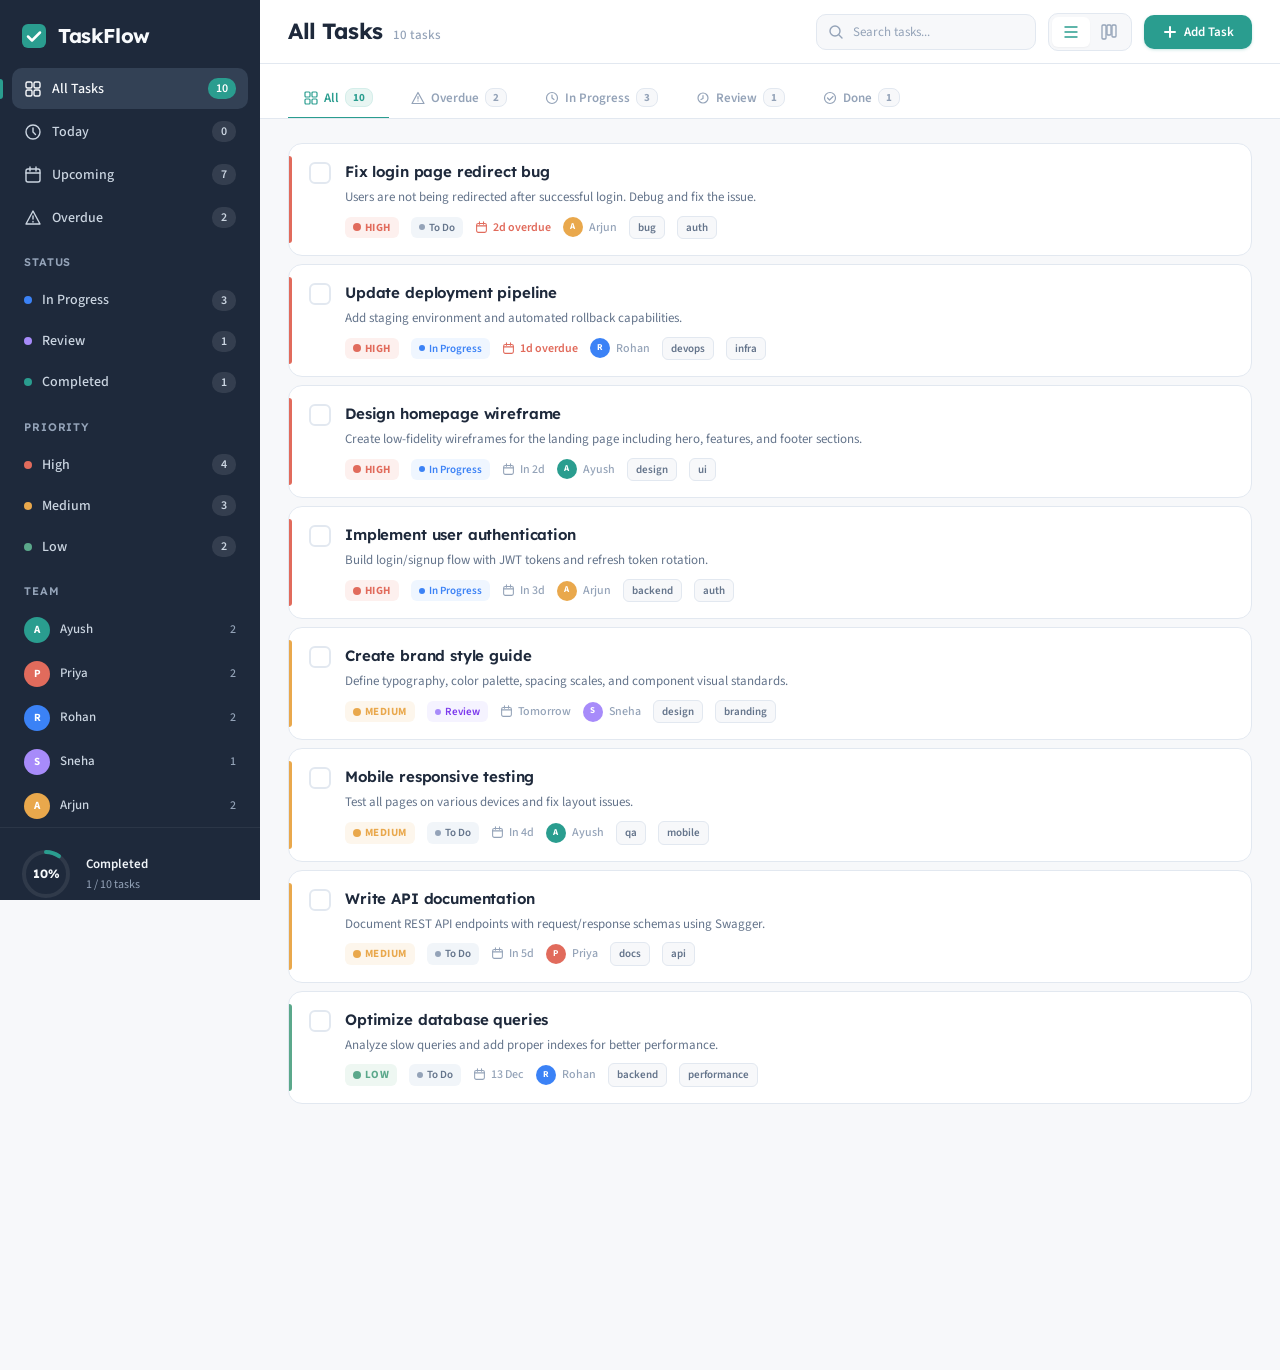
==== index.html @ 2111ac76 "feat: TaskFlow task manager with smart suggestions, category tabs & team dashboards" ====
<!DOCTYPE html>
<html lang="en">
<head>
  <meta charset="UTF-8" />
  <meta name="viewport" content="width=device-width, initial-scale=1.0" />
  <meta name="description" content="TaskFlow — A clean, productive task manager with priorities, deadlines, and team assignment." />
  <title>TaskFlow — Task Manager</title>
  <link rel="stylesheet" href="style.css" />
  <link rel="preconnect" href="https://fonts.googleapis.com" />
  <link rel="preconnect" href="https://fonts.gstatic.com" crossorigin />
  <link href="https://fonts.googleapis.com/css2?family=Lexend:wght@300;400;500;600;700&family=Source+Sans+3:wght@300;400;500;600;700&display=swap" rel="stylesheet" />
</head>
<body>

  <!-- ─── SIDEBAR ─── -->
  <aside class="sidebar" id="sidebar">
    <div class="sidebar-header">
      <div class="logo">
        <svg width="28" height="28" viewBox="0 0 28 28" fill="none">
          <rect x="2" y="2" width="24" height="24" rx="6" fill="var(--accent)" />
          <path d="M8 14.5L12 18.5L20 10.5" stroke="#fff" stroke-width="2.5" stroke-linecap="round" stroke-linejoin="round"/>
        </svg>
        <span class="logo-text">TaskFlow</span>
      </div>
      <button class="sidebar-toggle" id="sidebarToggle" aria-label="Toggle Sidebar">
        <svg width="20" height="20" viewBox="0 0 20 20" fill="none"><path d="M4 6h12M4 10h12M4 14h12" stroke="currentColor" stroke-width="1.5" stroke-linecap="round"/></svg>
      </button>
    </div>

    <nav class="sidebar-nav">
      <button class="nav-item active" data-filter="all" id="nav-all">
        <svg width="18" height="18" viewBox="0 0 18 18" fill="none"><rect x="2" y="2" width="6" height="6" rx="1.5" stroke="currentColor" stroke-width="1.4"/><rect x="10" y="2" width="6" height="6" rx="1.5" stroke="currentColor" stroke-width="1.4"/><rect x="2" y="10" width="6" height="6" rx="1.5" stroke="currentColor" stroke-width="1.4"/><rect x="10" y="10" width="6" height="6" rx="1.5" stroke="currentColor" stroke-width="1.4"/></svg>
        <span>All Tasks</span>
        <span class="nav-badge" id="badge-all">0</span>
      </button>
      <button class="nav-item" data-filter="today" id="nav-today">
        <svg width="18" height="18" viewBox="0 0 18 18" fill="none"><circle cx="9" cy="9" r="7" stroke="currentColor" stroke-width="1.4"/><path d="M9 5v4l2.5 2.5" stroke="currentColor" stroke-width="1.4" stroke-linecap="round"/></svg>
        <span>Today</span>
        <span class="nav-badge" id="badge-today">0</span>
      </button>
      <button class="nav-item" data-filter="upcoming" id="nav-upcoming">
        <svg width="18" height="18" viewBox="0 0 18 18" fill="none"><rect x="2" y="3" width="14" height="13" rx="2" stroke="currentColor" stroke-width="1.4"/><path d="M2 7h14M6 1v4M12 1v4" stroke="currentColor" stroke-width="1.4" stroke-linecap="round"/></svg>
        <span>Upcoming</span>
        <span class="nav-badge" id="badge-upcoming">0</span>
      </button>
      <button class="nav-item" data-filter="overdue" id="nav-overdue">
        <svg width="18" height="18" viewBox="0 0 18 18" fill="none"><path d="M9 2l7 13H2L9 2z" stroke="currentColor" stroke-width="1.4" stroke-linejoin="round"/><path d="M9 7v3M9 12.5v.5" stroke="currentColor" stroke-width="1.4" stroke-linecap="round"/></svg>
        <span>Overdue</span>
        <span class="nav-badge" id="badge-overdue">0</span>
      </button>
    </nav>

    <div class="sidebar-section">
      <h3 class="sidebar-section-title">Status</h3>
      <button class="nav-item" data-filter="in-progress" id="nav-in-progress">
        <span class="status-indicator in-progress"></span>
        <span>In Progress</span>
        <span class="nav-badge" id="badge-in-progress">0</span>
      </button>
      <button class="nav-item" data-filter="review" id="nav-review">
        <span class="status-indicator review"></span>
        <span>Review</span>
        <span class="nav-badge" id="badge-review">0</span>
      </button>
      <button class="nav-item" data-filter="completed" id="nav-completed">
        <span class="status-indicator done"></span>
        <span>Completed</span>
        <span class="nav-badge" id="badge-completed">0</span>
      </button>
    </div>

    <div class="sidebar-section">
      <h3 class="sidebar-section-title">Priority</h3>
      <button class="nav-item" data-filter="high" id="nav-high">
        <span class="priority-dot high"></span>
        <span>High</span>
        <span class="nav-badge" id="badge-high">0</span>
      </button>
      <button class="nav-item" data-filter="medium" id="nav-medium">
        <span class="priority-dot medium"></span>
        <span>Medium</span>
        <span class="nav-badge" id="badge-medium">0</span>
      </button>
      <button class="nav-item" data-filter="low" id="nav-low">
        <span class="priority-dot low"></span>
        <span>Low</span>
        <span class="nav-badge" id="badge-low">0</span>
      </button>
    </div>

    <div class="sidebar-section">
      <h3 class="sidebar-section-title">Team</h3>
      <div class="team-list" id="teamList">
        <!-- populated by JS -->
      </div>
    </div>

    <div class="sidebar-footer">
      <div class="progress-ring-container">
        <svg class="progress-ring" width="52" height="52" viewBox="0 0 52 52">
          <circle class="progress-ring-bg" cx="26" cy="26" r="22" />
          <circle class="progress-ring-fill" id="progressRing" cx="26" cy="26" r="22" />
        </svg>
        <span class="progress-text" id="progressText">0%</span>
      </div>
      <div class="progress-label">
        <span class="progress-title">Completed</span>
        <span class="progress-detail" id="progressDetail">0 / 0 tasks</span>
      </div>
    </div>
  </aside>

  <!-- ─── MAIN CONTENT ─── -->
  <main class="main" id="main">
    <!-- Top Bar -->
    <header class="topbar">
      <div class="topbar-left">
        <button class="mobile-menu-btn" id="mobileMenuBtn" aria-label="Open menu">
          <svg width="22" height="22" viewBox="0 0 22 22" fill="none"><path d="M4 6h14M4 11h14M4 16h14" stroke="currentColor" stroke-width="1.6" stroke-linecap="round"/></svg>
        </button>
        <div class="topbar-title-group">
          <h1 class="topbar-title" id="pageTitle">All Tasks</h1>
          <span class="topbar-count" id="pageCount">0 tasks</span>
        </div>
      </div>
      <div class="topbar-right">
        <div class="search-wrapper" id="searchWrapper">
          <svg class="search-icon" width="16" height="16" viewBox="0 0 16 16" fill="none"><circle cx="7" cy="7" r="5" stroke="currentColor" stroke-width="1.4"/><path d="M11 11l3 3" stroke="currentColor" stroke-width="1.4" stroke-linecap="round"/></svg>
          <input type="text" class="search-input" id="searchInput" placeholder="Search tasks..." aria-label="Search tasks" />
        </div>
        <div class="view-toggle" id="viewToggle">
          <button class="view-btn active" data-view="list" id="viewList" aria-label="List view">
            <svg width="18" height="18" viewBox="0 0 18 18" fill="none"><path d="M3 4h12M3 9h12M3 14h12" stroke="currentColor" stroke-width="1.4" stroke-linecap="round"/></svg>
          </button>
          <button class="view-btn" data-view="board" id="viewBoard" aria-label="Board view">
            <svg width="18" height="18" viewBox="0 0 18 18" fill="none"><rect x="2" y="2" width="4" height="14" rx="1" stroke="currentColor" stroke-width="1.3"/><rect x="7" y="2" width="4" height="10" rx="1" stroke="currentColor" stroke-width="1.3"/><rect x="12" y="2" width="4" height="12" rx="1" stroke="currentColor" stroke-width="1.3"/></svg>
          </button>
        </div>
        <button class="btn-primary" id="addTaskBtn">
          <svg width="16" height="16" viewBox="0 0 16 16" fill="none"><path d="M8 3v10M3 8h10" stroke="currentColor" stroke-width="2" stroke-linecap="round"/></svg>
          <span>Add Task</span>
        </button>
      </div>
    </header>

    <!-- ─── CATEGORY TABS (shown on All Tasks) ─── -->
    <div class="category-tabs" id="categoryTabs">
      <button class="cat-tab active" data-cat="all-tasks" id="catAll">
        <svg width="14" height="14" viewBox="0 0 14 14" fill="none"><rect x="1" y="1" width="5" height="5" rx="1" stroke="currentColor" stroke-width="1.2"/><rect x="8" y="1" width="5" height="5" rx="1" stroke="currentColor" stroke-width="1.2"/><rect x="1" y="8" width="5" height="5" rx="1" stroke="currentColor" stroke-width="1.2"/><rect x="8" y="8" width="5" height="5" rx="1" stroke="currentColor" stroke-width="1.2"/></svg>
        All
        <span class="cat-count" id="catCountAll">0</span>
      </button>
      <button class="cat-tab" data-cat="overdue">
        <svg width="14" height="14" viewBox="0 0 14 14" fill="none"><path d="M7 1.5l6 11H1l6-11z" stroke="currentColor" stroke-width="1.2" stroke-linejoin="round"/><path d="M7 5.5v2.5M7 9.8v.2" stroke="currentColor" stroke-width="1.2" stroke-linecap="round"/></svg>
        Overdue
        <span class="cat-count" id="catCountOverdue">0</span>
      </button>
      <button class="cat-tab" data-cat="in-progress">
        <svg width="14" height="14" viewBox="0 0 14 14" fill="none"><circle cx="7" cy="7" r="5.5" stroke="currentColor" stroke-width="1.2"/><path d="M7 4v3l2 1.5" stroke="currentColor" stroke-width="1.2" stroke-linecap="round" stroke-linejoin="round"/></svg>
        In Progress
        <span class="cat-count" id="catCountInProgress">0</span>
      </button>
      <button class="cat-tab" data-cat="review">
        <svg width="14" height="14" viewBox="0 0 14 14" fill="none"><path d="M2 7a5 5 0 1 1 10 0 5 5 0 0 1-10 0z" stroke="currentColor" stroke-width="1.2"/><path d="M7 4.5v3l-2 1" stroke="currentColor" stroke-width="1.2" stroke-linecap="round"/></svg>
        Review
        <span class="cat-count" id="catCountReview">0</span>
      </button>
      <button class="cat-tab" data-cat="done">
        <svg width="14" height="14" viewBox="0 0 14 14" fill="none"><circle cx="7" cy="7" r="5.5" stroke="currentColor" stroke-width="1.2"/><path d="M4.5 7l2 2 3.5-3.5" stroke="currentColor" stroke-width="1.2" stroke-linecap="round" stroke-linejoin="round"/></svg>
        Done
        <span class="cat-count" id="catCountDone">0</span>
      </button>
    </div>

    <!-- Task List View -->
    <section class="task-list-view" id="taskListView">
      <div class="task-list" id="taskList">
        <!-- tasks rendered by JS -->
      </div>
      <div class="empty-state" id="emptyState">
        <svg width="80" height="80" viewBox="0 0 80 80" fill="none">
          <circle cx="40" cy="40" r="36" stroke="var(--border)" stroke-width="2" stroke-dasharray="6 4"/>
          <path d="M28 40l8 8 16-16" stroke="var(--accent)" stroke-width="3" stroke-linecap="round" stroke-linejoin="round"/>
        </svg>
        <h3>No tasks yet</h3>
        <p>Click <strong>"Add Task"</strong> to create your first task and start being productive.</p>
      </div>
    </section>

    <!-- Board View -->
    <section class="board-view hidden" id="boardView">
      <div class="board-columns" id="boardColumns">
        <div class="board-column" data-status="todo">
          <div class="board-column-header">
            <span class="board-column-dot todo"></span>
            <h3>To Do</h3>
            <span class="board-column-count" id="boardCountTodo">0</span>
          </div>
          <div class="board-column-body" id="boardTodo"></div>
        </div>
        <div class="board-column" data-status="in-progress">
          <div class="board-column-header">
            <span class="board-column-dot in-progress"></span>
            <h3>In Progress</h3>
            <span class="board-column-count" id="boardCountInProgress">0</span>
          </div>
          <div class="board-column-body" id="boardInProgress"></div>
        </div>
        <div class="board-column" data-status="review">
          <div class="board-column-header">
            <span class="board-column-dot review"></span>
            <h3>Review</h3>
            <span class="board-column-count" id="boardCountReview">0</span>
          </div>
          <div class="board-column-body" id="boardReview"></div>
        </div>
        <div class="board-column" data-status="done">
          <div class="board-column-header">
            <span class="board-column-dot done"></span>
            <h3>Done</h3>
            <span class="board-column-count" id="boardCountDone">0</span>
          </div>
          <div class="board-column-body" id="boardDone"></div>
        </div>
      </div>
    </section>

    <!-- ─── TEAM MEMBER DASHBOARD ─── -->
    <section class="member-dashboard hidden" id="memberDashboard">
      <div class="member-dash-header">
        <div class="member-dash-profile">
          <div class="member-dash-avatar" id="dashAvatar"></div>
          <div class="member-dash-info">
            <h2 class="member-dash-name" id="dashName"></h2>
            <p class="member-dash-role" id="dashRole"></p>
          </div>
        </div>
        <button class="btn-secondary" id="dashBackBtn">
          <svg width="14" height="14" viewBox="0 0 14 14" fill="none"><path d="M9 2l-5 5 5 5" stroke="currentColor" stroke-width="1.5" stroke-linecap="round" stroke-linejoin="round"/></svg>
          Back to All
        </button>
      </div>

      <!-- Stats Cards -->
      <div class="member-dash-stats" id="dashStats">
        <div class="stat-card">
          <div class="stat-icon total"><svg width="18" height="18" viewBox="0 0 18 18" fill="none"><rect x="2" y="2" width="14" height="14" rx="3" stroke="currentColor" stroke-width="1.4"/><path d="M6 9h6M9 6v6" stroke="currentColor" stroke-width="1.3" stroke-linecap="round"/></svg></div>
          <div class="stat-info"><span class="stat-value" id="dashTotal">0</span><span class="stat-label">Total Tasks</span></div>
        </div>
        <div class="stat-card">
          <div class="stat-icon active"><svg width="18" height="18" viewBox="0 0 18 18" fill="none"><circle cx="9" cy="9" r="7" stroke="currentColor" stroke-width="1.4"/><path d="M9 5v4l2.5 2.5" stroke="currentColor" stroke-width="1.4" stroke-linecap="round"/></svg></div>
          <div class="stat-info"><span class="stat-value" id="dashActive">0</span><span class="stat-label">Active</span></div>
        </div>
        <div class="stat-card">
          <div class="stat-icon done"><svg width="18" height="18" viewBox="0 0 18 18" fill="none"><circle cx="9" cy="9" r="7" stroke="currentColor" stroke-width="1.4"/><path d="M6 9l2 2 4-4" stroke="currentColor" stroke-width="1.4" stroke-linecap="round" stroke-linejoin="round"/></svg></div>
          <div class="stat-info"><span class="stat-value" id="dashDone">0</span><span class="stat-label">Completed</span></div>
        </div>
        <div class="stat-card">
          <div class="stat-icon overdue"><svg width="18" height="18" viewBox="0 0 18 18" fill="none"><path d="M9 2l7 13H2L9 2z" stroke="currentColor" stroke-width="1.4" stroke-linejoin="round"/><path d="M9 7v3M9 12.5v.5" stroke="currentColor" stroke-width="1.4" stroke-linecap="round"/></svg></div>
          <div class="stat-info"><span class="stat-value" id="dashOverdue">0</span><span class="stat-label">Overdue</span></div>
        </div>
      </div>

      <!-- Area of Excellence -->
      <div class="member-dash-section">
        <h3 class="member-dash-section-title">
          <svg width="16" height="16" viewBox="0 0 16 16" fill="none"><path d="M8 1l2.2 4.5 5 .7-3.6 3.5.9 4.9L8 12.3l-4.5 2.3.9-4.9L.8 6.2l5-.7L8 1z" stroke="currentColor" stroke-width="1.2" stroke-linejoin="round"/></svg>
          Area of Excellence
        </h3>
        <div class="excellence-tags" id="dashExcellence"></div>
      </div>

      <!-- Workload Bar -->
      <div class="member-dash-section">
        <h3 class="member-dash-section-title">
          <svg width="16" height="16" viewBox="0 0 16 16" fill="none"><rect x="1" y="10" width="3" height="5" rx="0.5" stroke="currentColor" stroke-width="1.2"/><rect x="6.5" y="6" width="3" height="9" rx="0.5" stroke="currentColor" stroke-width="1.2"/><rect x="12" y="3" width="3" height="12" rx="0.5" stroke="currentColor" stroke-width="1.2"/></svg>
          Workload Breakdown
        </h3>
        <div class="workload-bars" id="dashWorkload"></div>
      </div>

      <!-- Assigned Tasks -->
      <div class="member-dash-section">
        <h3 class="member-dash-section-title">
          <svg width="16" height="16" viewBox="0 0 16 16" fill="none"><rect x="2" y="2" width="12" height="12" rx="2" stroke="currentColor" stroke-width="1.2"/><path d="M5 6h6M5 8h4M5 10h5" stroke="currentColor" stroke-width="1.2" stroke-linecap="round"/></svg>
          Assigned Tasks
        </h3>
        <div class="member-dash-tasks" id="dashTasks"></div>
      </div>
    </section>
  </main>

  <!-- ─── TASK MODAL ─── -->
  <div class="modal-overlay" id="taskModal">
    <div class="modal" role="dialog" aria-labelledby="modalTitle">
      <div class="modal-header">
        <h2 id="modalTitle">Add New Task</h2>
        <button class="modal-close" id="modalClose" aria-label="Close modal">
          <svg width="20" height="20" viewBox="0 0 20 20" fill="none"><path d="M5 5l10 10M15 5L5 15" stroke="currentColor" stroke-width="1.6" stroke-linecap="round"/></svg>
        </button>
      </div>
      <form id="taskForm" class="modal-body" novalidate>
        <!-- Smart Suggestion Banner -->
        <div class="smart-suggestion hidden" id="smartSuggestion">
          <div class="smart-suggestion-icon">
            <svg width="16" height="16" viewBox="0 0 16 16" fill="none"><path d="M8 1a4.5 4.5 0 0 1 4.5 4.5c0 1.7-.9 3.2-2.3 4v1.2a1.2 1.2 0 0 1-1.2 1.2H7a1.2 1.2 0 0 1-1.2-1.2V9.5A4.5 4.5 0 0 1 8 1z" stroke="currentColor" stroke-width="1.2"/><path d="M6.5 14h3" stroke="currentColor" stroke-width="1.2" stroke-linecap="round"/></svg>
          </div>
          <div class="smart-suggestion-body">
            <span class="smart-suggestion-label">Smart Suggestion</span>
            <span class="smart-suggestion-text" id="smartSuggestionText"></span>
          </div>
          <button type="button" class="smart-suggestion-apply" id="smartSuggestionApply">Apply</button>
          <button type="button" class="smart-suggestion-dismiss" id="smartSuggestionDismiss" aria-label="Dismiss">
            <svg width="12" height="12" viewBox="0 0 12 12" fill="none"><path d="M3 3l6 6M9 3l-6 6" stroke="currentColor" stroke-width="1.2" stroke-linecap="round"/></svg>
          </button>
        </div>

        <div class="form-group" style="position: relative;">
          <label for="taskTitle">Task Title <span class="required">*</span></label>
          <input type="text" id="taskTitle" placeholder="e.g. Design homepage mockup" required autocomplete="off" />
          <!-- Title autocomplete dropdown -->
          <div class="autocomplete-dropdown hidden" id="titleAutocomplete"></div>
        </div>
        <div class="form-group">
          <label for="taskDescription">Description</label>
          <textarea id="taskDescription" rows="3" placeholder="Add details about this task..."></textarea>
        </div>
        <div class="form-row">
          <div class="form-group">
            <label for="taskPriority">Priority</label>
            <div class="custom-select-wrapper">
              <select id="taskPriority">
                <option value="low">Low</option>
                <option value="medium" selected>Medium</option>
                <option value="high">High</option>
              </select>
            </div>
          </div>
          <div class="form-group">
            <label for="taskStatus">Status</label>
            <div class="custom-select-wrapper">
              <select id="taskStatus">
                <option value="todo">To Do</option>
                <option value="in-progress">In Progress</option>
                <option value="review">Review</option>
                <option value="done">Done</option>
              </select>
            </div>
          </div>
        </div>
        <div class="form-row">
          <div class="form-group">
            <label for="taskDeadline">Deadline</label>
            <input type="date" id="taskDeadline" />
          </div>
          <div class="form-group">
            <label for="taskAssignee">Assign To</label>
            <div class="custom-select-wrapper">
              <select id="taskAssignee">
                <option value="">Unassigned</option>
                <option value="Ayush">Ayush</option>
                <option value="Priya">Priya</option>
                <option value="Rohan">Rohan</option>
                <option value="Sneha">Sneha</option>
                <option value="Arjun">Arjun</option>
              </select>
            </div>
          </div>
        </div>
        <div class="form-group">
          <label>Tags</label>
          <div class="tag-input-wrapper">
            <div class="tag-chips" id="tagChips"></div>
            <input type="text" id="tagInput" placeholder="Type and press Enter to add tags" />
          </div>
        </div>
        <input type="hidden" id="taskId" />
        <div class="modal-footer">
          <button type="button" class="btn-secondary" id="modalCancel">Cancel</button>
          <button type="submit" class="btn-primary" id="modalSubmit">
            <svg width="16" height="16" viewBox="0 0 16 16" fill="none"><path d="M3 8l4 4 6-6" stroke="currentColor" stroke-width="2" stroke-linecap="round" stroke-linejoin="round"/></svg>
            <span>Save Task</span>
          </button>
        </div>
      </form>
    </div>
  </div>

  <!-- ─── CONFIRM DELETE MODAL ─── -->
  <div class="modal-overlay" id="deleteModal">
    <div class="modal modal-sm" role="alertdialog" aria-labelledby="deleteTitle">
      <div class="modal-header">
        <h2 id="deleteTitle">Delete Task</h2>
        <button class="modal-close" id="deleteModalClose" aria-label="Close">
          <svg width="20" height="20" viewBox="0 0 20 20" fill="none"><path d="M5 5l10 10M15 5L5 15" stroke="currentColor" stroke-width="1.6" stroke-linecap="round"/></svg>
        </button>
      </div>
      <div class="modal-body">
        <p class="delete-message">Are you sure you want to delete <strong id="deleteTaskName"></strong>? This action cannot be undone.</p>
      </div>
      <div class="modal-footer">
        <button class="btn-secondary" id="deleteCancelBtn">Cancel</button>
        <button class="btn-danger" id="deleteConfirmBtn">
          <svg width="16" height="16" viewBox="0 0 16 16" fill="none"><path d="M4 4l8 8M12 4l-8 8" stroke="currentColor" stroke-width="2" stroke-linecap="round"/></svg>
          <span>Delete</span>
        </button>
      </div>
    </div>
  </div>

  <!-- ─── TOAST NOTIFICATIONS ─── -->
  <div class="toast-container" id="toastContainer"></div>

  <!-- ─── OVERLAY FOR MOBILE SIDEBAR ─── -->
  <div class="sidebar-overlay" id="sidebarOverlay"></div>

  <script src="app.js"></script>
</body>
</html>
---- style.css ----
/* ═══════════════════════════════════════════════════════════
   TaskFlow — Design System & Styles
   Typography: Lexend + Source Sans 3
   Palette:  Warm Slate + Teal Accent (no neon)
   ═══════════════════════════════════════════════════════════ */

/* ─── CSS VARIABLES ─── */
:root {
  /* Typography */
  --font-heading: 'Lexend', sans-serif;
  --font-body: 'Source Sans 3', sans-serif;

  /* Core palette — warm, professional, non-neon */
  --accent:         #2A9D8F;    /* teal */
  --accent-hover:   #238578;
  --accent-light:   #E8F5F2;
  --accent-subtle:  #D4EEEA;

  /* Priority */
  --priority-high:    #E16B5C;  /* warm coral */
  --priority-medium:  #E9A84C;  /* warm amber */
  --priority-low:     #5BA88B;  /* sage green */
  --priority-high-bg:   #FDF0EE;
  --priority-medium-bg: #FDF6EC;
  --priority-low-bg:    #EEF7F2;

  /* Status */
  --status-todo:        #94A3B8;
  --status-in-progress: #3B82F6;
  --status-review:      #A78BFA;
  --status-done:        #2A9D8F;

  /* Surfaces */
  --bg:          #F7F8FA;
  --surface:     #FFFFFF;
  --surface-hover:#F1F3F7;
  --sidebar-bg:  #1E293B;
  --sidebar-text:#CBD5E1;
  --sidebar-active:#334155;

  /* Text */
  --text-primary:   #1E293B;
  --text-secondary: #64748B;
  --text-muted:     #94A3B8;

  /* Borders & Shadows */
  --border:        #E2E8F0;
  --border-focus:  #2A9D8F;
  --shadow-sm:     0 1px 2px rgba(0,0,0,0.04);
  --shadow-md:     0 4px 12px rgba(0,0,0,0.06);
  --shadow-lg:     0 12px 32px rgba(0,0,0,0.10);
  --shadow-card:   0 1px 3px rgba(0,0,0,0.04), 0 1px 2px rgba(0,0,0,0.02);

  /* Radii */
  --radius-sm: 6px;
  --radius-md: 10px;
  --radius-lg: 14px;
  --radius-xl: 20px;

  /* Spacing */
  --sidebar-width: 260px;
  --topbar-height: 64px;

  /* Danger */
  --danger:       #E16B5C;
  --danger-hover: #CC5A4B;
  --danger-bg:    #FDF0EE;

  /* Transitions */
  --ease-out: cubic-bezier(0.16, 1, 0.3, 1);
  --duration: 220ms;
}

/* ─── RESET ─── */
*,
*::before,
*::after {
  margin: 0;
  padding: 0;
  box-sizing: border-box;
}

html {
  font-size: 16px;
  -webkit-font-smoothing: antialiased;
  -moz-osx-font-smoothing: grayscale;
}

body {
  font-family: var(--font-body);
  background: var(--bg);
  color: var(--text-primary);
  line-height: 1.6;
  display: flex;
  min-height: 100vh;
  overflow-x: hidden;
}

button {
  font-family: var(--font-body);
  cursor: pointer;
  border: none;
  background: none;
  color: inherit;
}

input, select, textarea {
  font-family: var(--font-body);
  font-size: 0.9375rem;
}

.hidden { display: none !important; }

/* ─── SCROLLBAR (subtle) ─── */
::-webkit-scrollbar { width: 6px; height: 6px; }
::-webkit-scrollbar-track { background: transparent; }
::-webkit-scrollbar-thumb { background: var(--border); border-radius: 8px; }
::-webkit-scrollbar-thumb:hover { background: var(--text-muted); }


/* ═══════════════════════════════════════════════════════════
   SIDEBAR
   ═══════════════════════════════════════════════════════════ */
.sidebar {
  width: var(--sidebar-width);
  min-height: 100vh;
  background: var(--sidebar-bg);
  display: flex;
  flex-direction: column;
  position: fixed;
  left: 0;
  top: 0;
  bottom: 0;
  z-index: 100;
  transition: transform var(--duration) var(--ease-out);
  overflow-y: auto;
}

.sidebar-header {
  display: flex;
  align-items: center;
  justify-content: space-between;
  padding: 20px 20px 16px;
}

.logo {
  display: flex;
  align-items: center;
  gap: 10px;
}

.logo-text {
  font-family: var(--font-heading);
  font-weight: 700;
  font-size: 1.25rem;
  color: #F8FAFC;
  letter-spacing: -0.02em;
}

.sidebar-toggle {
  color: var(--sidebar-text);
  padding: 6px;
  border-radius: var(--radius-sm);
  transition: background var(--duration);
  display: none;
}
.sidebar-toggle:hover { background: var(--sidebar-active); }

.sidebar-nav {
  padding: 0 12px;
  display: flex;
  flex-direction: column;
  gap: 2px;
}

.nav-item {
  display: flex;
  align-items: center;
  gap: 10px;
  padding: 10px 12px;
  border-radius: var(--radius-md);
  color: var(--sidebar-text);
  font-size: 0.875rem;
  font-weight: 500;
  transition: all var(--duration) var(--ease-out);
  text-align: left;
  width: 100%;
  position: relative;
}

.nav-item:hover {
  background: rgba(255,255,255,0.06);
  color: #F1F5F9;
}

.nav-item.active {
  background: var(--sidebar-active);
  color: #F8FAFC;
}

.nav-item.active::before {
  content: '';
  position: absolute;
  left: -12px;
  top: 50%;
  transform: translateY(-50%);
  width: 3px;
  height: 20px;
  border-radius: 0 3px 3px 0;
  background: var(--accent);
}

.nav-badge {
  margin-left: auto;
  font-size: 0.75rem;
  font-weight: 600;
  background: rgba(255,255,255,0.1);
  padding: 2px 8px;
  border-radius: 10px;
  min-width: 24px;
  text-align: center;
}

.nav-item.active .nav-badge {
  background: var(--accent);
  color: #fff;
}

.priority-dot {
  width: 8px;
  height: 8px;
  border-radius: 50%;
  flex-shrink: 0;
}

.priority-dot.high   { background: var(--priority-high); }
.priority-dot.medium { background: var(--priority-medium); }
.priority-dot.low    { background: var(--priority-low); }

/* Status indicator dots in sidebar */
.status-indicator {
  width: 8px;
  height: 8px;
  border-radius: 50%;
  flex-shrink: 0;
}
.status-indicator.in-progress { background: var(--status-in-progress); }
.status-indicator.review      { background: var(--status-review); }
.status-indicator.done        { background: var(--status-done); }

.sidebar-section {
  padding: 16px 12px 0;
}

.sidebar-section-title {
  font-family: var(--font-heading);
  font-size: 0.6875rem;
  font-weight: 600;
  text-transform: uppercase;
  letter-spacing: 0.08em;
  color: var(--text-muted);
  padding: 0 12px 8px;
}

.team-list {
  display: flex;
  flex-direction: column;
  gap: 2px;
}

.team-item {
  display: flex;
  align-items: center;
  gap: 10px;
  padding: 8px 12px;
  border-radius: var(--radius-md);
  color: var(--sidebar-text);
  font-size: 0.8125rem;
  font-weight: 500;
  cursor: pointer;
  transition: all var(--duration);
}

.team-item:hover {
  background: rgba(255,255,255,0.06);
  color: #F1F5F9;
}

.team-item.active {
  background: var(--sidebar-active);
  color: #F8FAFC;
}

.team-avatar {
  width: 26px;
  height: 26px;
  border-radius: 50%;
  display: flex;
  align-items: center;
  justify-content: center;
  font-size: 0.6875rem;
  font-weight: 700;
  color: #fff;
  flex-shrink: 0;
}

.team-task-count {
  margin-left: auto;
  font-size: 0.75rem;
  color: var(--text-muted);
}

/* Sidebar footer — progress */
.sidebar-footer {
  margin-top: auto;
  padding: 20px;
  border-top: 1px solid rgba(255,255,255,0.06);
  display: flex;
  align-items: center;
  gap: 14px;
}

.progress-ring-container {
  position: relative;
  width: 52px;
  height: 52px;
  flex-shrink: 0;
}

.progress-ring {
  transform: rotate(-90deg);
}

.progress-ring-bg {
  fill: none;
  stroke: rgba(255,255,255,0.08);
  stroke-width: 4;
}

.progress-ring-fill {
  fill: none;
  stroke: var(--accent);
  stroke-width: 4;
  stroke-linecap: round;
  stroke-dasharray: 138.23;
  stroke-dashoffset: 138.23;
  transition: stroke-dashoffset 600ms var(--ease-out);
}

.progress-text {
  position: absolute;
  inset: 0;
  display: flex;
  align-items: center;
  justify-content: center;
  font-family: var(--font-heading);
  font-size: 0.75rem;
  font-weight: 700;
  color: #F8FAFC;
}

.progress-label {
  display: flex;
  flex-direction: column;
}

.progress-title {
  font-size: 0.8125rem;
  font-weight: 600;
  color: #F1F5F9;
}

.progress-detail {
  font-size: 0.75rem;
  color: var(--text-muted);
}


/* ═══════════════════════════════════════════════════════════
   MAIN CONTENT
   ═══════════════════════════════════════════════════════════ */
.main {
  flex: 1;
  margin-left: var(--sidebar-width);
  display: flex;
  flex-direction: column;
  min-height: 100vh;
}

/* ─── TOPBAR ─── */
.topbar {
  height: var(--topbar-height);
  background: var(--surface);
  border-bottom: 1px solid var(--border);
  display: flex;
  align-items: center;
  justify-content: space-between;
  padding: 0 28px;
  position: sticky;
  top: 0;
  z-index: 50;
  gap: 16px;
}

.topbar-left {
  display: flex;
  align-items: center;
  gap: 14px;
}

.mobile-menu-btn {
  display: none;
  padding: 6px;
  border-radius: var(--radius-sm);
  color: var(--text-secondary);
  transition: background var(--duration);
}
.mobile-menu-btn:hover { background: var(--surface-hover); }

.topbar-title-group {
  display: flex;
  align-items: baseline;
  gap: 10px;
}

.topbar-title {
  font-family: var(--font-heading);
  font-size: 1.375rem;
  font-weight: 700;
  color: var(--text-primary);
  letter-spacing: -0.02em;
}

.topbar-count {
  font-size: 0.8125rem;
  color: var(--text-muted);
  font-weight: 500;
}

.topbar-right {
  display: flex;
  align-items: center;
  gap: 12px;
}

/* Search */
.search-wrapper {
  position: relative;
  display: flex;
  align-items: center;
}

.search-icon {
  position: absolute;
  left: 12px;
  color: var(--text-muted);
  pointer-events: none;
}

.search-input {
  width: 220px;
  padding: 8px 12px 8px 36px;
  border: 1px solid var(--border);
  border-radius: var(--radius-md);
  background: var(--bg);
  color: var(--text-primary);
  font-size: 0.8125rem;
  transition: all var(--duration);
  outline: none;
}
.search-input:focus {
  border-color: var(--border-focus);
  box-shadow: 0 0 0 3px var(--accent-light);
  width: 280px;
}  
.search-input::placeholder { color: var(--text-muted); }

/* View Toggle */
.view-toggle {
  display: flex;
  background: var(--bg);
  border-radius: var(--radius-md);
  padding: 3px;
  border: 1px solid var(--border);
}

.view-btn {
  padding: 6px 10px;
  border-radius: var(--radius-sm);
  color: var(--text-muted);
  transition: all var(--duration);
  display: flex;
  align-items: center;
}

.view-btn.active {
  background: var(--surface);
  color: var(--accent);
  box-shadow: var(--shadow-sm);
}

.view-btn:hover:not(.active) {
  color: var(--text-secondary);
}

/* Primary button */
.btn-primary {
  display: inline-flex;
  align-items: center;
  gap: 6px;
  padding: 8px 18px;
  background: var(--accent);
  color: #fff;
  border-radius: var(--radius-md);
  font-size: 0.8125rem;
  font-weight: 600;
  transition: all var(--duration) var(--ease-out);
  box-shadow: 0 1px 3px rgba(42,157,143,0.25);
}

.btn-primary:hover {
  background: var(--accent-hover);
  transform: translateY(-1px);
  box-shadow: 0 4px 12px rgba(42,157,143,0.3);
}

.btn-primary:active {
  transform: translateY(0);
}

.btn-secondary {
  display: inline-flex;
  align-items: center;
  gap: 6px;
  padding: 8px 18px;
  background: var(--surface);
  color: var(--text-secondary);
  border: 1px solid var(--border);
  border-radius: var(--radius-md);
  font-size: 0.8125rem;
  font-weight: 600;
  transition: all var(--duration);
}

.btn-secondary:hover {
  background: var(--surface-hover);
  color: var(--text-primary);
}

.btn-danger {
  display: inline-flex;
  align-items: center;
  gap: 6px;
  padding: 8px 18px;
  background: var(--danger);
  color: #fff;
  border-radius: var(--radius-md);
  font-size: 0.8125rem;
  font-weight: 600;
  transition: all var(--duration) var(--ease-out);
}
.btn-danger:hover {
  background: var(--danger-hover);
}


/* ═══════════════════════════════════════════════════════════
   CATEGORY TABS (Home Page Sub-Filters)
   ═══════════════════════════════════════════════════════════ */
.category-tabs {
  display: flex;
  gap: 6px;
  padding: 14px 28px 0;
  border-bottom: 1px solid var(--border);
  background: var(--surface);
  overflow-x: auto;
  flex-shrink: 0;
}

.cat-tab {
  display: inline-flex;
  align-items: center;
  gap: 6px;
  padding: 10px 16px;
  font-size: 0.8125rem;
  font-weight: 600;
  color: var(--text-muted);
  border-bottom: 2px solid transparent;
  transition: all var(--duration) var(--ease-out);
  white-space: nowrap;
  border-radius: var(--radius-sm) var(--radius-sm) 0 0;
  margin-bottom: -1px;
}

.cat-tab:hover {
  color: var(--text-secondary);
  background: var(--surface-hover);
}

.cat-tab.active {
  color: var(--accent);
  border-bottom-color: var(--accent);
}

.cat-tab svg {
  flex-shrink: 0;
}

.cat-count {
  font-size: 0.6875rem;
  font-weight: 700;
  background: var(--bg);
  padding: 1px 7px;
  border-radius: 8px;
  color: var(--text-muted);
  border: 1px solid var(--border);
}

.cat-tab.active .cat-count {
  background: var(--accent-light);
  color: var(--accent);
  border-color: var(--accent-subtle);
}


/* ═══════════════════════════════════════════════════════════
   TASK LIST VIEW
   ═══════════════════════════════════════════════════════════ */
.task-list-view {
  flex: 1;
  padding: 24px 28px;
  overflow-y: auto;
}

.task-list {
  display: flex;
  flex-direction: column;
  gap: 8px;
}

/* ─── TASK CARD ─── */
.task-card {
  background: var(--surface);
  border: 1px solid var(--border);
  border-radius: var(--radius-lg);
  padding: 16px 20px;
  display: flex;
  align-items: flex-start;
  gap: 14px;
  transition: all var(--duration) var(--ease-out);
  cursor: pointer;
  position: relative;
  animation: slideUp 350ms var(--ease-out) both;
}

@keyframes slideUp {
  from { opacity: 0; transform: translateY(8px); }
  to   { opacity: 1; transform: translateY(0); }
}

.task-card:hover {
  box-shadow: var(--shadow-md);
  border-color: var(--accent-subtle);
  transform: translateY(-1px);
}

.task-card.completed {
  opacity: 0.6;
}

.task-card.completed .task-title {
  text-decoration: line-through;
  color: var(--text-muted);
}

/* Checkbox */
.task-checkbox {
  width: 22px;
  height: 22px;
  border: 2px solid var(--border);
  border-radius: 6px;
  display: flex;
  align-items: center;
  justify-content: center;
  flex-shrink: 0;
  margin-top: 2px;
  cursor: pointer;
  transition: all var(--duration) var(--ease-out);
  position: relative;
}

.task-checkbox:hover {
  border-color: var(--accent);
  background: var(--accent-light);
}

.task-checkbox.checked {
  background: var(--accent);
  border-color: var(--accent);
}

.task-checkbox.checked::after {
  content: '';
  width: 6px;
  height: 10px;
  border: 2px solid #fff;
  border-top: none;
  border-left: none;
  transform: rotate(45deg) translateY(-1px);
}

/* Priority bar */
.task-priority-bar {
  position: absolute;
  left: 0;
  top: 12px;
  bottom: 12px;
  width: 3px;
  border-radius: 0 3px 3px 0;
}

.task-priority-bar.high   { background: var(--priority-high); }
.task-priority-bar.medium { background: var(--priority-medium); }
.task-priority-bar.low    { background: var(--priority-low); }

/* Task content */
.task-content {
  flex: 1;
  min-width: 0;
}

.task-title {
  font-family: var(--font-heading);
  font-size: 0.9375rem;
  font-weight: 600;
  color: var(--text-primary);
  margin-bottom: 4px;
  letter-spacing: -0.01em;
}

.task-description {
  font-size: 0.8125rem;
  color: var(--text-secondary);
  line-height: 1.5;
  display: -webkit-box;
  -webkit-line-clamp: 2;
  -webkit-box-orient: vertical;
  overflow: hidden;
  margin-bottom: 8px;
}

.task-meta {
  display: flex;
  align-items: center;
  gap: 12px;
  flex-wrap: wrap;
}

.task-meta-item {
  display: inline-flex;
  align-items: center;
  gap: 5px;
  font-size: 0.75rem;
  color: var(--text-muted);
  font-weight: 500;
}

.task-meta-item svg {
  flex-shrink: 0;
}

.task-tag {
  display: inline-flex;
  padding: 2px 8px;
  background: var(--bg);
  border-radius: 6px;
  font-size: 0.6875rem;
  font-weight: 600;
  color: var(--text-secondary);
  border: 1px solid var(--border);
}

.task-priority-badge {
  display: inline-flex;
  align-items: center;
  gap: 4px;
  padding: 2px 8px;
  border-radius: 6px;
  font-size: 0.6875rem;
  font-weight: 700;
  text-transform: uppercase;
  letter-spacing: 0.04em;
}

.task-priority-badge.high {
  background: var(--priority-high-bg);
  color: var(--priority-high);
}
.task-priority-badge.medium {
  background: var(--priority-medium-bg);
  color: var(--priority-medium);
}
.task-priority-badge.low {
  background: var(--priority-low-bg);
  color: var(--priority-low);
}

.task-status-badge {
  display: inline-flex;
  align-items: center;
  gap: 4px;
  padding: 2px 8px;
  border-radius: 6px;
  font-size: 0.6875rem;
  font-weight: 600;
}

.task-status-badge .status-dot {
  width: 6px;
  height: 6px;
  border-radius: 50%;
}

.task-status-badge[data-status="todo"]          { background: #F1F5F9; color: #64748B; }
.task-status-badge[data-status="todo"] .status-dot { background: var(--status-todo); }
.task-status-badge[data-status="in-progress"]   { background: #EFF6FF; color: #3B82F6; }
.task-status-badge[data-status="in-progress"] .status-dot { background: var(--status-in-progress); }
.task-status-badge[data-status="review"]        { background: #F5F3FF; color: #7C3AED; }
.task-status-badge[data-status="review"] .status-dot { background: var(--status-review); }
.task-status-badge[data-status="done"]          { background: var(--accent-light); color: var(--accent); }
.task-status-badge[data-status="done"] .status-dot { background: var(--status-done); }

.deadline-overdue {
  color: var(--priority-high) !important;
  font-weight: 600;
}

.task-assignee {
  display: inline-flex;
  align-items: center;
  gap: 6px;
}

.task-assignee-avatar {
  width: 20px;
  height: 20px;
  border-radius: 50%;
  display: flex;
  align-items: center;
  justify-content: center;
  font-size: 0.5625rem;
  font-weight: 700;
  color: #fff;
}

/* Task actions */
.task-actions {
  display: flex;
  gap: 4px;
  opacity: 0;
  transition: opacity var(--duration);
  flex-shrink: 0;
}

.task-card:hover .task-actions {
  opacity: 1;
}

.task-action-btn {
  width: 32px;
  height: 32px;
  display: flex;
  align-items: center;
  justify-content: center;
  border-radius: var(--radius-sm);
  color: var(--text-muted);
  transition: all var(--duration);
}

.task-action-btn:hover {
  background: var(--bg);
  color: var(--text-primary);
}

.task-action-btn.delete:hover {
  background: var(--danger-bg);
  color: var(--danger);
}


/* ─── EMPTY STATE ─── */
.empty-state {
  display: none;
  flex-direction: column;
  align-items: center;
  justify-content: center;
  padding: 80px 20px;
  text-align: center;
  animation: fadeIn 400ms var(--ease-out);
}

.empty-state.visible {
  display: flex;
}

@keyframes fadeIn {
  from { opacity: 0; }
  to { opacity: 1; }
}

.empty-state svg {
  margin-bottom: 24px;
}

.empty-state h3 {
  font-family: var(--font-heading);
  font-size: 1.125rem;
  font-weight: 700;
  color: var(--text-primary);
  margin-bottom: 8px;
}

.empty-state p {
  font-size: 0.875rem;
  color: var(--text-secondary);
  max-width: 320px;
  line-height: 1.6;
}


/* ═══════════════════════════════════════════════════════════
   BOARD VIEW (Kanban)
   ═══════════════════════════════════════════════════════════ */
.board-view {
  flex: 1;
  padding: 24px 28px;
  overflow-x: auto;
}

.board-columns {
  display: grid;
  grid-template-columns: repeat(4, minmax(260px, 1fr));
  gap: 16px;
  min-height: calc(100vh - var(--topbar-height) - 48px);
}

.board-column {
  background: var(--bg);
  border-radius: var(--radius-lg);
  padding: 16px;
  display: flex;
  flex-direction: column;
  min-height: 200px;
}

.board-column-header {
  display: flex;
  align-items: center;
  gap: 8px;
  margin-bottom: 16px;
  padding-bottom: 12px;
  border-bottom: 1px solid var(--border);
}

.board-column-header h3 {
  font-family: var(--font-heading);
  font-size: 0.8125rem;
  font-weight: 700;
  color: var(--text-primary);
  letter-spacing: -0.01em;
}

.board-column-dot {
  width: 8px;
  height: 8px;
  border-radius: 50%;
}

.board-column-dot.todo        { background: var(--status-todo); }
.board-column-dot.in-progress { background: var(--status-in-progress); }
.board-column-dot.review      { background: var(--status-review); }
.board-column-dot.done        { background: var(--status-done); }

.board-column-count {
  margin-left: auto;
  font-size: 0.6875rem;
  font-weight: 700;
  background: var(--surface);
  border: 1px solid var(--border);
  padding: 1px 8px;
  border-radius: 8px;
  color: var(--text-muted);
}

.board-column-body {
  display: flex;
  flex-direction: column;
  gap: 8px;
  flex: 1;
  overflow-y: auto;
}

/* Board card */
.board-card {
  background: var(--surface);
  border: 1px solid var(--border);
  border-radius: var(--radius-md);
  padding: 14px 16px;
  cursor: pointer;
  transition: all var(--duration) var(--ease-out);
  animation: slideUp 350ms var(--ease-out) both;
}

.board-card:hover {
  box-shadow: var(--shadow-md);
  border-color: var(--accent-subtle);
  transform: translateY(-2px);
}

.board-card-title {
  font-family: var(--font-heading);
  font-size: 0.8125rem;
  font-weight: 600;
  color: var(--text-primary);
  margin-bottom: 8px;
  letter-spacing: -0.01em;
}

.board-card-meta {
  display: flex;
  align-items: center;
  justify-content: space-between;
  gap: 8px;
}

.board-card-tags {
  display: flex;
  gap: 4px;
  flex-wrap: wrap;
}


/* ═══════════════════════════════════════════════════════════
   TEAM MEMBER DASHBOARD
   ═══════════════════════════════════════════════════════════ */
.member-dashboard {
  flex: 1;
  padding: 28px;
  overflow-y: auto;
  animation: fadeIn 350ms var(--ease-out);
}

.member-dash-header {
  display: flex;
  align-items: center;
  justify-content: space-between;
  margin-bottom: 28px;
}

.member-dash-profile {
  display: flex;
  align-items: center;
  gap: 16px;
}

.member-dash-avatar {
  width: 56px;
  height: 56px;
  border-radius: 50%;
  display: flex;
  align-items: center;
  justify-content: center;
  font-family: var(--font-heading);
  font-size: 1.25rem;
  font-weight: 700;
  color: #fff;
}

.member-dash-name {
  font-family: var(--font-heading);
  font-size: 1.5rem;
  font-weight: 700;
  color: var(--text-primary);
  letter-spacing: -0.02em;
}

.member-dash-role {
  font-size: 0.875rem;
  color: var(--text-secondary);
  margin-top: 2px;
}

/* Dashboard Stats */
.member-dash-stats {
  display: grid;
  grid-template-columns: repeat(4, 1fr);
  gap: 14px;
  margin-bottom: 28px;
}

.stat-card {
  background: var(--surface);
  border: 1px solid var(--border);
  border-radius: var(--radius-lg);
  padding: 18px 20px;
  display: flex;
  align-items: center;
  gap: 14px;
  transition: all var(--duration) var(--ease-out);
  animation: slideUp 350ms var(--ease-out) both;
}

.stat-card:nth-child(1) { animation-delay: 0ms; }
.stat-card:nth-child(2) { animation-delay: 60ms; }
.stat-card:nth-child(3) { animation-delay: 120ms; }
.stat-card:nth-child(4) { animation-delay: 180ms; }

.stat-card:hover {
  box-shadow: var(--shadow-md);
  transform: translateY(-2px);
}

.stat-icon {
  width: 40px;
  height: 40px;
  border-radius: var(--radius-md);
  display: flex;
  align-items: center;
  justify-content: center;
  flex-shrink: 0;
}

.stat-icon.total   { background: #EFF6FF; color: #3B82F6; }
.stat-icon.active  { background: var(--priority-medium-bg); color: var(--priority-medium); }
.stat-icon.done    { background: var(--accent-light); color: var(--accent); }
.stat-icon.overdue { background: var(--priority-high-bg); color: var(--priority-high); }

.stat-info {
  display: flex;
  flex-direction: column;
}

.stat-value {
  font-family: var(--font-heading);
  font-size: 1.5rem;
  font-weight: 700;
  color: var(--text-primary);
  line-height: 1.2;
}

.stat-label {
  font-size: 0.75rem;
  font-weight: 500;
  color: var(--text-muted);
}

/* Dashboard Sections */
.member-dash-section {
  margin-bottom: 24px;
}

.member-dash-section-title {
  font-family: var(--font-heading);
  font-size: 0.875rem;
  font-weight: 700;
  color: var(--text-primary);
  margin-bottom: 14px;
  display: flex;
  align-items: center;
  gap: 8px;
  letter-spacing: -0.01em;
}

.member-dash-section-title svg {
  color: var(--text-muted);
}

/* Expertise Tags */
.excellence-tags {
  display: flex;
  gap: 8px;
  flex-wrap: wrap;
}

.excellence-tag {
  display: inline-flex;
  align-items: center;
  gap: 6px;
  padding: 8px 16px;
  background: var(--surface);
  border: 1px solid var(--border);
  border-radius: var(--radius-lg);
  font-size: 0.8125rem;
  font-weight: 600;
  color: var(--text-primary);
  transition: all var(--duration) var(--ease-out);
}

.excellence-tag:hover {
  box-shadow: var(--shadow-sm);
  border-color: var(--accent-subtle);
}

.excellence-tag .tag-count {
  font-size: 0.6875rem;
  font-weight: 700;
  background: var(--accent-light);
  color: var(--accent);
  padding: 2px 8px;
  border-radius: 8px;
}

/* Workload Bars */
.workload-bars {
  display: flex;
  flex-direction: column;
  gap: 12px;
  background: var(--surface);
  border: 1px solid var(--border);
  border-radius: var(--radius-lg);
  padding: 20px;
}

.workload-row {
  display: flex;
  align-items: center;
  gap: 12px;
}

.workload-label {
  font-size: 0.8125rem;
  font-weight: 600;
  color: var(--text-secondary);
  width: 90px;
  flex-shrink: 0;
}

.workload-bar-bg {
  flex: 1;
  height: 8px;
  background: var(--bg);
  border-radius: 4px;
  overflow: hidden;
}

.workload-bar-fill {
  height: 100%;
  border-radius: 4px;
  transition: width 600ms var(--ease-out);
  min-width: 2px;
}

.workload-bar-fill.todo        { background: var(--status-todo); }
.workload-bar-fill.in-progress { background: var(--status-in-progress); }
.workload-bar-fill.review      { background: var(--status-review); }
.workload-bar-fill.done        { background: var(--status-done); }

.workload-value {
  font-size: 0.75rem;
  font-weight: 700;
  color: var(--text-muted);
  width: 24px;
  text-align: right;
  flex-shrink: 0;
}

/* Dashboard tasks */
.member-dash-tasks {
  display: flex;
  flex-direction: column;
  gap: 8px;
}


/* ═══════════════════════════════════════════════════════════
   SMART SUGGESTION (in modal)
   ═══════════════════════════════════════════════════════════ */
.smart-suggestion {
  display: flex;
  align-items: center;
  gap: 10px;
  padding: 12px 14px;
  background: linear-gradient(135deg, #EFF6FF 0%, #E8F5F2 100%);
  border: 1px solid var(--accent-subtle);
  border-radius: var(--radius-md);
  margin-bottom: 18px;
  animation: slideUp 300ms var(--ease-out) both;
}

.smart-suggestion.hidden {
  display: none;
}

.smart-suggestion-icon {
  width: 32px;
  height: 32px;
  border-radius: 8px;
  background: var(--accent-light);
  color: var(--accent);
  display: flex;
  align-items: center;
  justify-content: center;
  flex-shrink: 0;
}

.smart-suggestion-body {
  flex: 1;
  min-width: 0;
  display: flex;
  flex-direction: column;
}

.smart-suggestion-label {
  font-family: var(--font-heading);
  font-size: 0.6875rem;
  font-weight: 700;
  text-transform: uppercase;
  letter-spacing: 0.06em;
  color: var(--accent);
}

.smart-suggestion-text {
  font-size: 0.8125rem;
  color: var(--text-secondary);
  line-height: 1.4;
  white-space: nowrap;
  overflow: hidden;
  text-overflow: ellipsis;
}

.smart-suggestion-apply {
  padding: 5px 12px;
  background: var(--accent);
  color: #fff;
  border-radius: var(--radius-sm);
  font-size: 0.75rem;
  font-weight: 700;
  transition: all var(--duration);
  flex-shrink: 0;
}

.smart-suggestion-apply:hover {
  background: var(--accent-hover);
}

.smart-suggestion-dismiss {
  width: 24px;
  height: 24px;
  display: flex;
  align-items: center;
  justify-content: center;
  border-radius: 50%;
  color: var(--text-muted);
  flex-shrink: 0;
  transition: all var(--duration);
}

.smart-suggestion-dismiss:hover {
  background: rgba(0,0,0,0.06);
  color: var(--text-primary);
}

/* ─── AUTOCOMPLETE DROPDOWN ─── */
.autocomplete-dropdown {
  position: absolute;
  top: 100%;
  left: 0;
  right: 0;
  background: var(--surface);
  border: 1px solid var(--border);
  border-radius: var(--radius-md);
  box-shadow: var(--shadow-md);
  z-index: 10;
  max-height: 200px;
  overflow-y: auto;
  margin-top: 4px;
}

.autocomplete-dropdown.hidden { display: none; }

.autocomplete-item {
  padding: 10px 14px;
  font-size: 0.8125rem;
  color: var(--text-primary);
  cursor: pointer;
  display: flex;
  align-items: center;
  gap: 8px;
  transition: background var(--duration);
}

.autocomplete-item:hover,
.autocomplete-item.highlighted {
  background: var(--accent-light);
}

.autocomplete-item .ac-icon {
  color: var(--accent);
  flex-shrink: 0;
}

.autocomplete-item .ac-label {
  flex: 1;
}

.autocomplete-item .ac-hint {
  font-size: 0.6875rem;
  color: var(--text-muted);
  font-style: italic;
}


/* ═══════════════════════════════════════════════════════════
   MODAL
   ═══════════════════════════════════════════════════════════ */
.modal-overlay {
  position: fixed;
  inset: 0;
  background: rgba(15, 23, 42, 0.45);
  backdrop-filter: blur(6px);
  display: flex;
  align-items: center;
  justify-content: center;
  z-index: 200;
  opacity: 0;
  visibility: hidden;
  transition: all var(--duration) var(--ease-out);
  padding: 20px;
}

.modal-overlay.active {
  opacity: 1;
  visibility: visible;
}

.modal {
  background: var(--surface);
  border-radius: var(--radius-xl);
  width: 100%;
  max-width: 540px;
  box-shadow: var(--shadow-lg);
  transform: translateY(16px) scale(0.97);
  transition: transform 300ms var(--ease-out);
  max-height: 90vh;
  overflow-y: auto;
}

.modal-overlay.active .modal {
  transform: translateY(0) scale(1);
}

.modal-sm {
  max-width: 400px;
}

.modal-header {
  display: flex;
  align-items: center;
  justify-content: space-between;
  padding: 24px 28px 0;
}

.modal-header h2 {
  font-family: var(--font-heading);
  font-size: 1.125rem;
  font-weight: 700;
  color: var(--text-primary);
  letter-spacing: -0.02em;
}

.modal-close {
  width: 32px;
  height: 32px;
  display: flex;
  align-items: center;
  justify-content: center;
  border-radius: var(--radius-sm);
  color: var(--text-muted);
  transition: all var(--duration);
}

.modal-close:hover {
  background: var(--surface-hover);
  color: var(--text-primary);
}

.modal-body {
  padding: 24px 28px;
}

.modal-footer {
  display: flex;
  justify-content: flex-end;
  gap: 10px;
  padding-top: 20px;
  border-top: 1px solid var(--border);
  margin-top: 8px;
}

.delete-message {
  font-size: 0.9375rem;
  color: var(--text-secondary);
  line-height: 1.6;
}

/* ─── FORM ─── */
.form-group {
  margin-bottom: 18px;
}

.form-group label {
  display: block;
  font-size: 0.8125rem;
  font-weight: 600;
  color: var(--text-primary);
  margin-bottom: 6px;
  font-family: var(--font-heading);
}

.required {
  color: var(--danger);
}

.form-group input[type="text"],
.form-group input[type="date"],
.form-group textarea {
  width: 100%;
  padding: 10px 14px;
  border: 1px solid var(--border);
  border-radius: var(--radius-md);
  background: var(--bg);
  color: var(--text-primary);
  outline: none;
  transition: all var(--duration);
}

.form-group input:focus,
.form-group textarea:focus,
.form-group select:focus {
  border-color: var(--border-focus);
  box-shadow: 0 0 0 3px var(--accent-light);
}

.form-group input::placeholder,
.form-group textarea::placeholder {
  color: var(--text-muted);
}

.form-group textarea {
  resize: vertical;
  min-height: 80px;
}

.form-row {
  display: grid;
  grid-template-columns: 1fr 1fr;
  gap: 14px;
}

.custom-select-wrapper {
  position: relative;
}

.custom-select-wrapper select {
  width: 100%;
  padding: 10px 14px;
  border: 1px solid var(--border);
  border-radius: var(--radius-md);
  background: var(--bg);
  color: var(--text-primary);
  font-size: 0.875rem;
  outline: none;
  appearance: none;
  cursor: pointer;
  transition: all var(--duration);
}

.custom-select-wrapper::after {
  content: '';
  position: absolute;
  right: 14px;
  top: 50%;
  width: 0;
  height: 0;
  border-left: 4px solid transparent;
  border-right: 4px solid transparent;
  border-top: 5px solid var(--text-muted);
  transform: translateY(-50%);
  pointer-events: none;
}

/* Tag input */
.tag-input-wrapper {
  display: flex;
  flex-wrap: wrap;
  gap: 6px;
  padding: 8px 12px;
  border: 1px solid var(--border);
  border-radius: var(--radius-md);
  background: var(--bg);
  min-height: 42px;
  align-items: center;
  transition: all var(--duration);
}

.tag-input-wrapper:focus-within {
  border-color: var(--border-focus);
  box-shadow: 0 0 0 3px var(--accent-light);
}

.tag-chips {
  display: flex;
  gap: 4px;
  flex-wrap: wrap;
}

.tag-chip {
  display: inline-flex;
  align-items: center;
  gap: 4px;
  padding: 3px 8px;
  background: var(--accent-light);
  color: var(--accent);
  border-radius: 6px;
  font-size: 0.75rem;
  font-weight: 600;
}

.tag-chip-remove {
  cursor: pointer;
  display: flex;
  align-items: center;
  justify-content: center;
  width: 14px;
  height: 14px;
  border-radius: 50%;
  transition: background var(--duration);
}

.tag-chip-remove:hover {
  background: rgba(42,157,143,0.2);
}

#tagInput {
  flex: 1;
  min-width: 100px;
  border: none;
  background: none;
  outline: none;
  font-size: 0.8125rem;
  color: var(--text-primary);
  padding: 2px 0;
}

#tagInput::placeholder {
  color: var(--text-muted);
}


/* ═══════════════════════════════════════════════════════════
   TOAST
   ═══════════════════════════════════════════════════════════ */
.toast-container {
  position: fixed;
  bottom: 24px;
  right: 24px;
  z-index: 300;
  display: flex;
  flex-direction: column;
  gap: 8px;
}

.toast {
  display: flex;
  align-items: center;
  gap: 10px;
  padding: 12px 20px;
  background: var(--sidebar-bg);
  color: #F1F5F9;
  border-radius: var(--radius-md);
  font-size: 0.8125rem;
  font-weight: 500;
  box-shadow: var(--shadow-lg);
  animation: toastIn 300ms var(--ease-out) both;
  max-width: 360px;
}

.toast.removing {
  animation: toastOut 250ms ease-in forwards;
}

@keyframes toastIn {
  from { opacity: 0; transform: translateY(12px) scale(0.95); }
  to   { opacity: 1; transform: translateY(0) scale(1); }
}

@keyframes toastOut {
  from { opacity: 1; transform: translateY(0) scale(1); }
  to   { opacity: 0; transform: translateY(12px) scale(0.95); }
}

.toast-icon {
  flex-shrink: 0;
}

.toast.success .toast-icon { color: var(--accent); }
.toast.error .toast-icon   { color: var(--danger); }
.toast.info .toast-icon    { color: var(--status-in-progress); }


/* ═══════════════════════════════════════════════════════════
   SIDEBAR OVERLAY (mobile)
   ═══════════════════════════════════════════════════════════ */
.sidebar-overlay {
  display: none;
  position: fixed;
  inset: 0;
  background: rgba(15, 23, 42, 0.4);
  z-index: 90;
}

.sidebar-overlay.active {
  display: block;
}


/* ═══════════════════════════════════════════════════════════
   RESPONSIVE
   ═══════════════════════════════════════════════════════════ */
@media (max-width: 1024px) {
  .board-columns {
    grid-template-columns: repeat(2, minmax(240px, 1fr));
  }
  .member-dash-stats {
    grid-template-columns: repeat(2, 1fr);
  }
}

@media (max-width: 768px) {
  .sidebar {
    transform: translateX(-100%);
  }

  .sidebar.open {
    transform: translateX(0);
  }

  .sidebar-toggle { display: flex; }
  .mobile-menu-btn { display: flex; }

  .main {
    margin-left: 0;
  }

  .topbar {
    padding: 0 16px;
  }

  .task-list-view {
    padding: 16px;
  }

  .board-view {
    padding: 16px;
  }

  .board-columns {
    grid-template-columns: 1fr;
  }

  .search-input {
    width: 160px;
  }

  .search-input:focus {
    width: 200px;
  }

  .btn-primary span {
    display: none;
  }

  .topbar-title {
    font-size: 1.125rem;
  }

  .form-row {
    grid-template-columns: 1fr;
  }

  .modal {
    max-width: 100%;
    border-radius: var(--radius-lg);
  }

  .view-toggle {
    display: none;
  }

  .member-dashboard {
    padding: 16px;
  }

  .member-dash-stats {
    grid-template-columns: repeat(2, 1fr);
  }

  .member-dash-header {
    flex-direction: column;
    align-items: flex-start;
    gap: 12px;
  }

  .category-tabs {
    padding: 10px 16px 0;
  }
}

@media (max-width: 480px) {
  .search-wrapper {
    display: none;
  }

  .topbar-count {
    display: none;
  }

  .task-card {
    padding: 14px 16px;
  }

  .member-dash-stats {
    grid-template-columns: 1fr 1fr;
    gap: 8px;
  }

  .stat-card {
    padding: 14px;
  }

  .stat-value {
    font-size: 1.125rem;
  }

  .category-tabs {
    gap: 2px;
  }

  .cat-tab {
    padding: 8px 10px;
    font-size: 0.75rem;
  }
}


/* ═══════════════════════════════════════════════════════════
   MICRO-INTERACTIONS & POLISH
   ═══════════════════════════════════════════════════════════ */

/* Keyboard focus */
:focus-visible {
  outline: 2px solid var(--accent);
  outline-offset: 2px;
}

/* Select focus ring */
select:focus-visible {
  outline: 2px solid var(--accent);
  outline-offset: 2px;
}

/* Smooth scroll */
html { scroll-behavior: smooth; }

/* Selection */
::selection {
  background: var(--accent-light);
  color: var(--accent-hover);
}

/* Placeholder date styling */
input[type="date"] {
  color: var(--text-primary);
}

input[type="date"]::-webkit-calendar-picker-indicator {
  cursor: pointer;
  opacity: 0.6;
  transition: opacity var(--duration);
}

input[type="date"]::-webkit-calendar-picker-indicator:hover {
  opacity: 1;
}

/* Stagger animations for task list */
.task-card:nth-child(1) { animation-delay: 0ms; }
.task-card:nth-child(2) { animation-delay: 40ms; }
.task-card:nth-child(3) { animation-delay: 80ms; }
.task-card:nth-child(4) { animation-delay: 120ms; }
.task-card:nth-child(5) { animation-delay: 160ms; }
.task-card:nth-child(6) { animation-delay: 200ms; }
.task-card:nth-child(7) { animation-delay: 240ms; }
.task-card:nth-child(8) { animation-delay: 280ms; }
.task-card:nth-child(9) { animation-delay: 320ms; }
.task-card:nth-child(10) { animation-delay: 360ms; }

.board-card:nth-child(1) { animation-delay: 0ms; }
.board-card:nth-child(2) { animation-delay: 40ms; }
.board-card:nth-child(3) { animation-delay: 80ms; }
.board-card:nth-child(4) { animation-delay: 120ms; }
.board-card:nth-child(5) { animation-delay: 160ms; }

/* Reduced motion */
@media (prefers-reduced-motion: reduce) {
  *, *::before, *::after {
    animation-duration: 0.01ms !important;
    transition-duration: 0.01ms !important;
  }
}
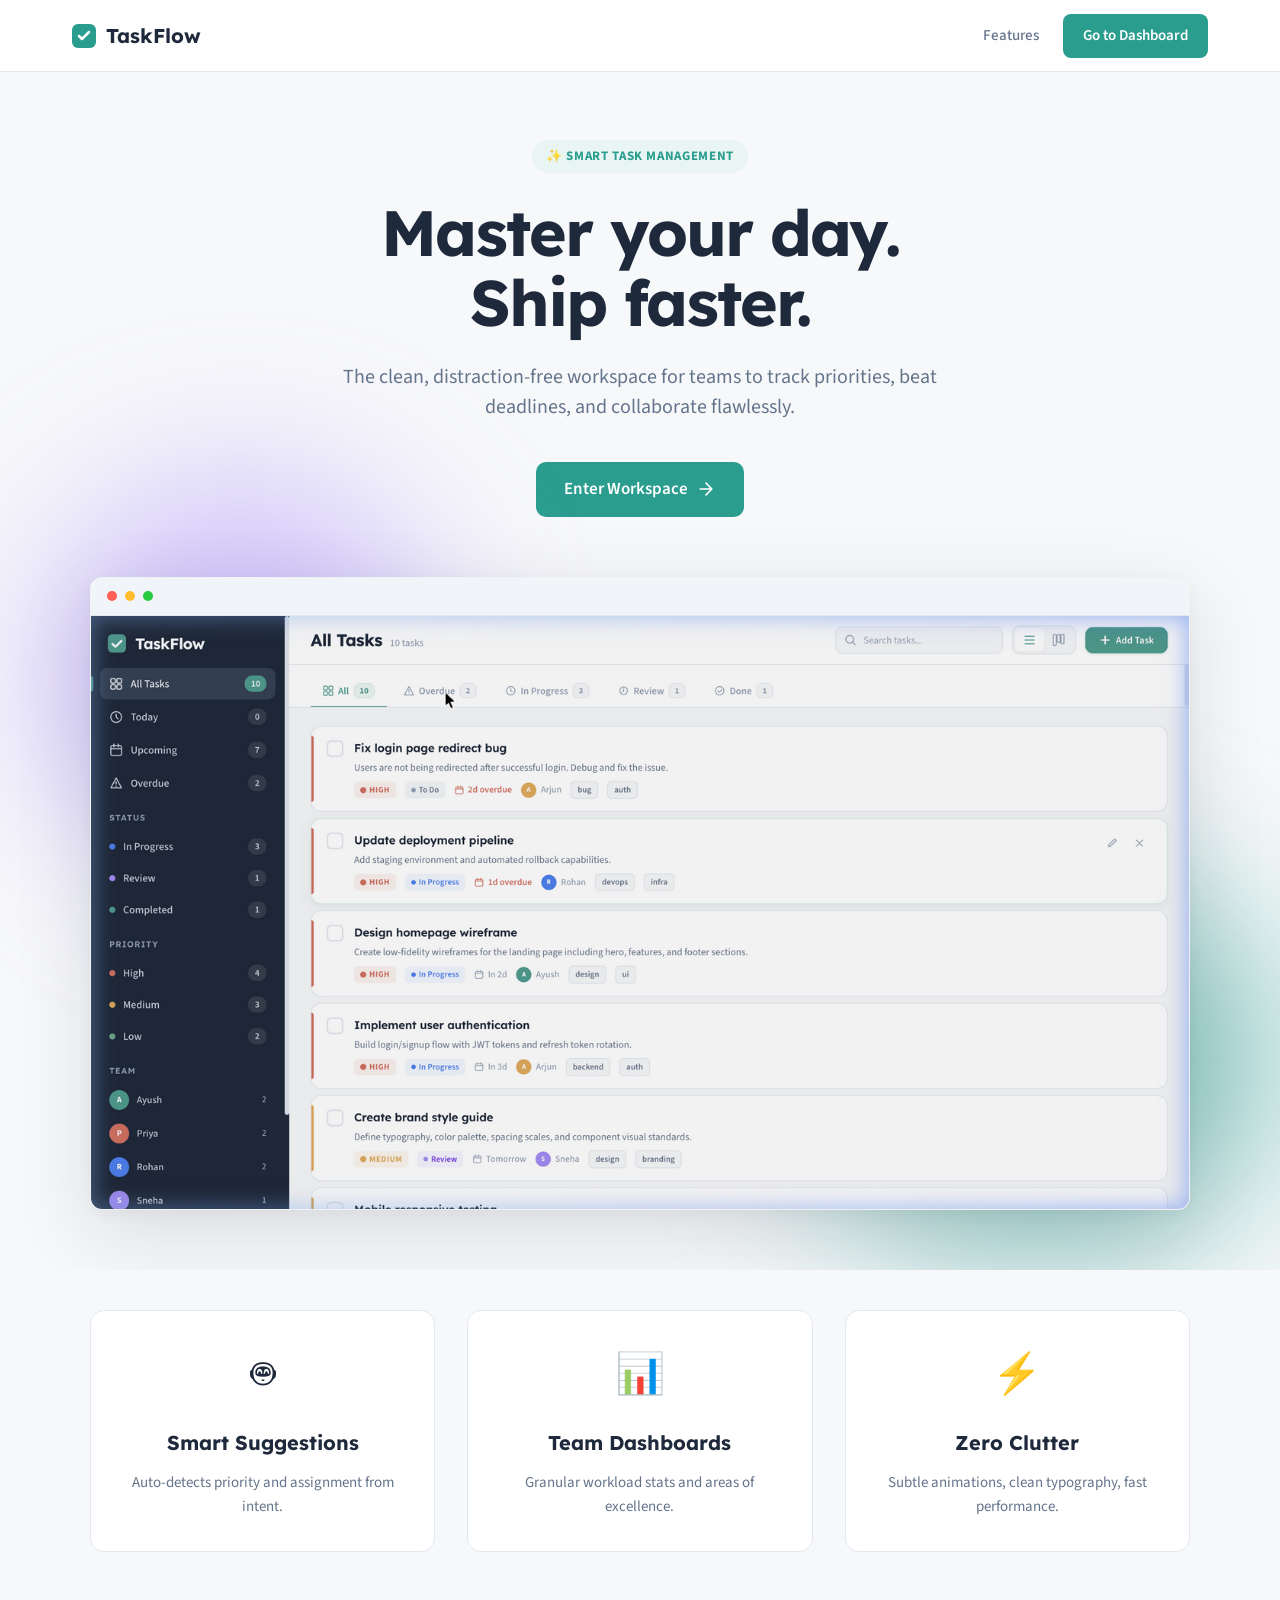
==== commit b8c66206: "feat: Add modern landing page and rename app to app.html" ====
--- a/index.html
+++ b/index.html
@@ -1,419 +1,88 @@
 <!DOCTYPE html>
 <html lang="en">
 <head>
-  <meta charset="UTF-8" />
-  <meta name="viewport" content="width=device-width, initial-scale=1.0" />
-  <meta name="description" content="TaskFlow — A clean, productive task manager with priorities, deadlines, and team assignment." />
-  <title>TaskFlow — Task Manager</title>
-  <link rel="stylesheet" href="style.css" />
-  <link rel="preconnect" href="https://fonts.googleapis.com" />
-  <link rel="preconnect" href="https://fonts.gstatic.com" crossorigin />
-  <link href="https://fonts.googleapis.com/css2?family=Lexend:wght@300;400;500;600;700&family=Source+Sans+3:wght@300;400;500;600;700&display=swap" rel="stylesheet" />
+  <meta charset="UTF-8">
+  <meta name="viewport" content="width=device-width, initial-scale=1.0">
+  <title>TaskFlow — Master Your Productivity</title>
+  
+  <!-- Fonts: Lexend for headings, Source Sans 3 for body -->
+  <link rel="preconnect" href="https://fonts.googleapis.com">
+  <link rel="preconnect" href="https://fonts.gstatic.com" crossorigin>
+  <link href="https://fonts.googleapis.com/css2?family=Lexend:wght@400;500;600;700&family=Source+Sans+3:wght@400;500;600;700&display=swap" rel="stylesheet">
+  
+  <link rel="stylesheet" href="landing.css">
 </head>
 <body>
 
-  <!-- ─── SIDEBAR ─── -->
-  <aside class="sidebar" id="sidebar">
-    <div class="sidebar-header">
+  <!-- Navigation -->
+  <nav class="navbar">
+    <div class="nav-container">
       <div class="logo">
-        <svg width="28" height="28" viewBox="0 0 28 28" fill="none">
-          <rect x="2" y="2" width="24" height="24" rx="6" fill="var(--accent)" />
-          <path d="M8 14.5L12 18.5L20 10.5" stroke="#fff" stroke-width="2.5" stroke-linecap="round" stroke-linejoin="round"/>
+        <svg width="24" height="24" viewBox="0 0 24 24" fill="none">
+          <rect width="24" height="24" rx="6" fill="#2A9D8F"/>
+          <path d="M7 12l3 3 7-7" stroke="white" stroke-width="2.5" stroke-linecap="round" stroke-linejoin="round"/>
         </svg>
         <span class="logo-text">TaskFlow</span>
       </div>
-      <button class="sidebar-toggle" id="sidebarToggle" aria-label="Toggle Sidebar">
-        <svg width="20" height="20" viewBox="0 0 20 20" fill="none"><path d="M4 6h12M4 10h12M4 14h12" stroke="currentColor" stroke-width="1.5" stroke-linecap="round"/></svg>
-      </button>
-    </div>
-
-    <nav class="sidebar-nav">
-      <button class="nav-item active" data-filter="all" id="nav-all">
-        <svg width="18" height="18" viewBox="0 0 18 18" fill="none"><rect x="2" y="2" width="6" height="6" rx="1.5" stroke="currentColor" stroke-width="1.4"/><rect x="10" y="2" width="6" height="6" rx="1.5" stroke="currentColor" stroke-width="1.4"/><rect x="2" y="10" width="6" height="6" rx="1.5" stroke="currentColor" stroke-width="1.4"/><rect x="10" y="10" width="6" height="6" rx="1.5" stroke="currentColor" stroke-width="1.4"/></svg>
-        <span>All Tasks</span>
-        <span class="nav-badge" id="badge-all">0</span>
-      </button>
-      <button class="nav-item" data-filter="today" id="nav-today">
-        <svg width="18" height="18" viewBox="0 0 18 18" fill="none"><circle cx="9" cy="9" r="7" stroke="currentColor" stroke-width="1.4"/><path d="M9 5v4l2.5 2.5" stroke="currentColor" stroke-width="1.4" stroke-linecap="round"/></svg>
-        <span>Today</span>
-        <span class="nav-badge" id="badge-today">0</span>
-      </button>
-      <button class="nav-item" data-filter="upcoming" id="nav-upcoming">
-        <svg width="18" height="18" viewBox="0 0 18 18" fill="none"><rect x="2" y="3" width="14" height="13" rx="2" stroke="currentColor" stroke-width="1.4"/><path d="M2 7h14M6 1v4M12 1v4" stroke="currentColor" stroke-width="1.4" stroke-linecap="round"/></svg>
-        <span>Upcoming</span>
-        <span class="nav-badge" id="badge-upcoming">0</span>
-      </button>
-      <button class="nav-item" data-filter="overdue" id="nav-overdue">
-        <svg width="18" height="18" viewBox="0 0 18 18" fill="none"><path d="M9 2l7 13H2L9 2z" stroke="currentColor" stroke-width="1.4" stroke-linejoin="round"/><path d="M9 7v3M9 12.5v.5" stroke="currentColor" stroke-width="1.4" stroke-linecap="round"/></svg>
-        <span>Overdue</span>
-        <span class="nav-badge" id="badge-overdue">0</span>
-      </button>
-    </nav>
-
-    <div class="sidebar-section">
-      <h3 class="sidebar-section-title">Status</h3>
-      <button class="nav-item" data-filter="in-progress" id="nav-in-progress">
-        <span class="status-indicator in-progress"></span>
-        <span>In Progress</span>
-        <span class="nav-badge" id="badge-in-progress">0</span>
-      </button>
-      <button class="nav-item" data-filter="review" id="nav-review">
-        <span class="status-indicator review"></span>
-        <span>Review</span>
-        <span class="nav-badge" id="badge-review">0</span>
-      </button>
-      <button class="nav-item" data-filter="completed" id="nav-completed">
-        <span class="status-indicator done"></span>
-        <span>Completed</span>
-        <span class="nav-badge" id="badge-completed">0</span>
-      </button>
-    </div>
-
-    <div class="sidebar-section">
-      <h3 class="sidebar-section-title">Priority</h3>
-      <button class="nav-item" data-filter="high" id="nav-high">
-        <span class="priority-dot high"></span>
-        <span>High</span>
-        <span class="nav-badge" id="badge-high">0</span>
-      </button>
-      <button class="nav-item" data-filter="medium" id="nav-medium">
-        <span class="priority-dot medium"></span>
-        <span>Medium</span>
-        <span class="nav-badge" id="badge-medium">0</span>
-      </button>
-      <button class="nav-item" data-filter="low" id="nav-low">
-        <span class="priority-dot low"></span>
-        <span>Low</span>
-        <span class="nav-badge" id="badge-low">0</span>
-      </button>
-    </div>
-
-    <div class="sidebar-section">
-      <h3 class="sidebar-section-title">Team</h3>
-      <div class="team-list" id="teamList">
-        <!-- populated by JS -->
+      <div class="nav-links">
+        <a href="#features" class="nav-link">Features</a>
+        <a href="app.html" class="btn btn-primary">Go to Dashboard</a>
       </div>
     </div>
+  </nav>
 
-    <div class="sidebar-footer">
-      <div class="progress-ring-container">
-        <svg class="progress-ring" width="52" height="52" viewBox="0 0 52 52">
-          <circle class="progress-ring-bg" cx="26" cy="26" r="22" />
-          <circle class="progress-ring-fill" id="progressRing" cx="26" cy="26" r="22" />
-        </svg>
-        <span class="progress-text" id="progressText">0%</span>
-      </div>
-      <div class="progress-label">
-        <span class="progress-title">Completed</span>
-        <span class="progress-detail" id="progressDetail">0 / 0 tasks</span>
+  <!-- Hero Section -->
+  <header class="hero">
+    <div class="hero-content">
+      <div class="hero-badge">✨ Smart Task Management</div>
+      <h1 class="hero-title">Master your day.<br>Ship faster.</h1>
+      <p class="hero-subtitle">
+        The clean, distraction-free workspace for teams to track priorities, beat deadlines, and collaborate flawlessly. 
+      </p>
+      <div class="hero-actions">
+        <a href="app.html" class="btn btn-large btn-primary">
+          Enter Workspace
+          <svg width="20" height="20" viewBox="0 0 24 24" fill="none" stroke="currentColor" stroke-width="2" stroke-linecap="round" stroke-linejoin="round"><path d="M5 12h14M12 5l7 7-7 7"/></svg>
+        </a>
       </div>
     </div>
-  </aside>
+    
+    <!-- Hero Image/Mockup -->
+    <div class="hero-visual">
+      <div class="browser-mockup">
+        <div class="browser-header">
+          <span class="dot red"></span>
+          <span class="dot yellow"></span>
+          <span class="dot green"></span>
+        </div>
+        <img src="screenshots/list-view.png" alt="TaskFlow Dashboard" class="hero-screenshot">
+      </div>
+      <!-- Decorative background blur -->
+      <div class="glow-blob blob-1"></div>
+      <div class="glow-blob blob-2"></div>
+    </div>
+  </header>
 
-  <!-- ─── MAIN CONTENT ─── -->
-  <main class="main" id="main">
-    <!-- Top Bar -->
-    <header class="topbar">
-      <div class="topbar-left">
-        <button class="mobile-menu-btn" id="mobileMenuBtn" aria-label="Open menu">
-          <svg width="22" height="22" viewBox="0 0 22 22" fill="none"><path d="M4 6h14M4 11h14M4 16h14" stroke="currentColor" stroke-width="1.6" stroke-linecap="round"/></svg>
-        </button>
-        <div class="topbar-title-group">
-          <h1 class="topbar-title" id="pageTitle">All Tasks</h1>
-          <span class="topbar-count" id="pageCount">0 tasks</span>
-        </div>
+  <!-- Features Strip -->
+  <section id="features" class="features">
+    <div class="features-grid">
+      <div class="feature-card">
+        <div class="feature-icon">🤖</div>
+        <h3>Smart Suggestions</h3>
+        <p>Auto-detects priority and assignment from intent.</p>
       </div>
-      <div class="topbar-right">
-        <div class="search-wrapper" id="searchWrapper">
-          <svg class="search-icon" width="16" height="16" viewBox="0 0 16 16" fill="none"><circle cx="7" cy="7" r="5" stroke="currentColor" stroke-width="1.4"/><path d="M11 11l3 3" stroke="currentColor" stroke-width="1.4" stroke-linecap="round"/></svg>
-          <input type="text" class="search-input" id="searchInput" placeholder="Search tasks..." aria-label="Search tasks" />
-        </div>
-        <div class="view-toggle" id="viewToggle">
-          <button class="view-btn active" data-view="list" id="viewList" aria-label="List view">
-            <svg width="18" height="18" viewBox="0 0 18 18" fill="none"><path d="M3 4h12M3 9h12M3 14h12" stroke="currentColor" stroke-width="1.4" stroke-linecap="round"/></svg>
-          </button>
-          <button class="view-btn" data-view="board" id="viewBoard" aria-label="Board view">
-            <svg width="18" height="18" viewBox="0 0 18 18" fill="none"><rect x="2" y="2" width="4" height="14" rx="1" stroke="currentColor" stroke-width="1.3"/><rect x="7" y="2" width="4" height="10" rx="1" stroke="currentColor" stroke-width="1.3"/><rect x="12" y="2" width="4" height="12" rx="1" stroke="currentColor" stroke-width="1.3"/></svg>
-          </button>
-        </div>
-        <button class="btn-primary" id="addTaskBtn">
-          <svg width="16" height="16" viewBox="0 0 16 16" fill="none"><path d="M8 3v10M3 8h10" stroke="currentColor" stroke-width="2" stroke-linecap="round"/></svg>
-          <span>Add Task</span>
-        </button>
+      <div class="feature-card">
+        <div class="feature-icon">📊</div>
+        <h3>Team Dashboards</h3>
+        <p>Granular workload stats and areas of excellence.</p>
       </div>
-    </header>
-
-    <!-- ─── CATEGORY TABS (shown on All Tasks) ─── -->
-    <div class="category-tabs" id="categoryTabs">
-      <button class="cat-tab active" data-cat="all-tasks" id="catAll">
-        <svg width="14" height="14" viewBox="0 0 14 14" fill="none"><rect x="1" y="1" width="5" height="5" rx="1" stroke="currentColor" stroke-width="1.2"/><rect x="8" y="1" width="5" height="5" rx="1" stroke="currentColor" stroke-width="1.2"/><rect x="1" y="8" width="5" height="5" rx="1" stroke="currentColor" stroke-width="1.2"/><rect x="8" y="8" width="5" height="5" rx="1" stroke="currentColor" stroke-width="1.2"/></svg>
-        All
-        <span class="cat-count" id="catCountAll">0</span>
-      </button>
-      <button class="cat-tab" data-cat="overdue">
-        <svg width="14" height="14" viewBox="0 0 14 14" fill="none"><path d="M7 1.5l6 11H1l6-11z" stroke="currentColor" stroke-width="1.2" stroke-linejoin="round"/><path d="M7 5.5v2.5M7 9.8v.2" stroke="currentColor" stroke-width="1.2" stroke-linecap="round"/></svg>
-        Overdue
-        <span class="cat-count" id="catCountOverdue">0</span>
-      </button>
-      <button class="cat-tab" data-cat="in-progress">
-        <svg width="14" height="14" viewBox="0 0 14 14" fill="none"><circle cx="7" cy="7" r="5.5" stroke="currentColor" stroke-width="1.2"/><path d="M7 4v3l2 1.5" stroke="currentColor" stroke-width="1.2" stroke-linecap="round" stroke-linejoin="round"/></svg>
-        In Progress
-        <span class="cat-count" id="catCountInProgress">0</span>
-      </button>
-      <button class="cat-tab" data-cat="review">
-        <svg width="14" height="14" viewBox="0 0 14 14" fill="none"><path d="M2 7a5 5 0 1 1 10 0 5 5 0 0 1-10 0z" stroke="currentColor" stroke-width="1.2"/><path d="M7 4.5v3l-2 1" stroke="currentColor" stroke-width="1.2" stroke-linecap="round"/></svg>
-        Review
-        <span class="cat-count" id="catCountReview">0</span>
-      </button>
-      <button class="cat-tab" data-cat="done">
-        <svg width="14" height="14" viewBox="0 0 14 14" fill="none"><circle cx="7" cy="7" r="5.5" stroke="currentColor" stroke-width="1.2"/><path d="M4.5 7l2 2 3.5-3.5" stroke="currentColor" stroke-width="1.2" stroke-linecap="round" stroke-linejoin="round"/></svg>
-        Done
-        <span class="cat-count" id="catCountDone">0</span>
-      </button>
-    </div>
-
-    <!-- Task List View -->
-    <section class="task-list-view" id="taskListView">
-      <div class="task-list" id="taskList">
-        <!-- tasks rendered by JS -->
-      </div>
-      <div class="empty-state" id="emptyState">
-        <svg width="80" height="80" viewBox="0 0 80 80" fill="none">
-          <circle cx="40" cy="40" r="36" stroke="var(--border)" stroke-width="2" stroke-dasharray="6 4"/>
-          <path d="M28 40l8 8 16-16" stroke="var(--accent)" stroke-width="3" stroke-linecap="round" stroke-linejoin="round"/>
-        </svg>
-        <h3>No tasks yet</h3>
-        <p>Click <strong>"Add Task"</strong> to create your first task and start being productive.</p>
-      </div>
-    </section>
-
-    <!-- Board View -->
-    <section class="board-view hidden" id="boardView">
-      <div class="board-columns" id="boardColumns">
-        <div class="board-column" data-status="todo">
-          <div class="board-column-header">
-            <span class="board-column-dot todo"></span>
-            <h3>To Do</h3>
-            <span class="board-column-count" id="boardCountTodo">0</span>
-          </div>
-          <div class="board-column-body" id="boardTodo"></div>
-        </div>
-        <div class="board-column" data-status="in-progress">
-          <div class="board-column-header">
-            <span class="board-column-dot in-progress"></span>
-            <h3>In Progress</h3>
-            <span class="board-column-count" id="boardCountInProgress">0</span>
-          </div>
-          <div class="board-column-body" id="boardInProgress"></div>
-        </div>
-        <div class="board-column" data-status="review">
-          <div class="board-column-header">
-            <span class="board-column-dot review"></span>
-            <h3>Review</h3>
-            <span class="board-column-count" id="boardCountReview">0</span>
-          </div>
-          <div class="board-column-body" id="boardReview"></div>
-        </div>
-        <div class="board-column" data-status="done">
-          <div class="board-column-header">
-            <span class="board-column-dot done"></span>
-            <h3>Done</h3>
-            <span class="board-column-count" id="boardCountDone">0</span>
-          </div>
-          <div class="board-column-body" id="boardDone"></div>
-        </div>
-      </div>
-    </section>
-
-    <!-- ─── TEAM MEMBER DASHBOARD ─── -->
-    <section class="member-dashboard hidden" id="memberDashboard">
-      <div class="member-dash-header">
-        <div class="member-dash-profile">
-          <div class="member-dash-avatar" id="dashAvatar"></div>
-          <div class="member-dash-info">
-            <h2 class="member-dash-name" id="dashName"></h2>
-            <p class="member-dash-role" id="dashRole"></p>
-          </div>
-        </div>
-        <button class="btn-secondary" id="dashBackBtn">
-          <svg width="14" height="14" viewBox="0 0 14 14" fill="none"><path d="M9 2l-5 5 5 5" stroke="currentColor" stroke-width="1.5" stroke-linecap="round" stroke-linejoin="round"/></svg>
-          Back to All
-        </button>
-      </div>
-
-      <!-- Stats Cards -->
-      <div class="member-dash-stats" id="dashStats">
-        <div class="stat-card">
-          <div class="stat-icon total"><svg width="18" height="18" viewBox="0 0 18 18" fill="none"><rect x="2" y="2" width="14" height="14" rx="3" stroke="currentColor" stroke-width="1.4"/><path d="M6 9h6M9 6v6" stroke="currentColor" stroke-width="1.3" stroke-linecap="round"/></svg></div>
-          <div class="stat-info"><span class="stat-value" id="dashTotal">0</span><span class="stat-label">Total Tasks</span></div>
-        </div>
-        <div class="stat-card">
-          <div class="stat-icon active"><svg width="18" height="18" viewBox="0 0 18 18" fill="none"><circle cx="9" cy="9" r="7" stroke="currentColor" stroke-width="1.4"/><path d="M9 5v4l2.5 2.5" stroke="currentColor" stroke-width="1.4" stroke-linecap="round"/></svg></div>
-          <div class="stat-info"><span class="stat-value" id="dashActive">0</span><span class="stat-label">Active</span></div>
-        </div>
-        <div class="stat-card">
-          <div class="stat-icon done"><svg width="18" height="18" viewBox="0 0 18 18" fill="none"><circle cx="9" cy="9" r="7" stroke="currentColor" stroke-width="1.4"/><path d="M6 9l2 2 4-4" stroke="currentColor" stroke-width="1.4" stroke-linecap="round" stroke-linejoin="round"/></svg></div>
-          <div class="stat-info"><span class="stat-value" id="dashDone">0</span><span class="stat-label">Completed</span></div>
-        </div>
-        <div class="stat-card">
-          <div class="stat-icon overdue"><svg width="18" height="18" viewBox="0 0 18 18" fill="none"><path d="M9 2l7 13H2L9 2z" stroke="currentColor" stroke-width="1.4" stroke-linejoin="round"/><path d="M9 7v3M9 12.5v.5" stroke="currentColor" stroke-width="1.4" stroke-linecap="round"/></svg></div>
-          <div class="stat-info"><span class="stat-value" id="dashOverdue">0</span><span class="stat-label">Overdue</span></div>
-        </div>
-      </div>
-
-      <!-- Area of Excellence -->
-      <div class="member-dash-section">
-        <h3 class="member-dash-section-title">
-          <svg width="16" height="16" viewBox="0 0 16 16" fill="none"><path d="M8 1l2.2 4.5 5 .7-3.6 3.5.9 4.9L8 12.3l-4.5 2.3.9-4.9L.8 6.2l5-.7L8 1z" stroke="currentColor" stroke-width="1.2" stroke-linejoin="round"/></svg>
-          Area of Excellence
-        </h3>
-        <div class="excellence-tags" id="dashExcellence"></div>
-      </div>
-
-      <!-- Workload Bar -->
-      <div class="member-dash-section">
-        <h3 class="member-dash-section-title">
-          <svg width="16" height="16" viewBox="0 0 16 16" fill="none"><rect x="1" y="10" width="3" height="5" rx="0.5" stroke="currentColor" stroke-width="1.2"/><rect x="6.5" y="6" width="3" height="9" rx="0.5" stroke="currentColor" stroke-width="1.2"/><rect x="12" y="3" width="3" height="12" rx="0.5" stroke="currentColor" stroke-width="1.2"/></svg>
-          Workload Breakdown
-        </h3>
-        <div class="workload-bars" id="dashWorkload"></div>
-      </div>
-
-      <!-- Assigned Tasks -->
-      <div class="member-dash-section">
-        <h3 class="member-dash-section-title">
-          <svg width="16" height="16" viewBox="0 0 16 16" fill="none"><rect x="2" y="2" width="12" height="12" rx="2" stroke="currentColor" stroke-width="1.2"/><path d="M5 6h6M5 8h4M5 10h5" stroke="currentColor" stroke-width="1.2" stroke-linecap="round"/></svg>
-          Assigned Tasks
-        </h3>
-        <div class="member-dash-tasks" id="dashTasks"></div>
-      </div>
-    </section>
-  </main>
-
-  <!-- ─── TASK MODAL ─── -->
-  <div class="modal-overlay" id="taskModal">
-    <div class="modal" role="dialog" aria-labelledby="modalTitle">
-      <div class="modal-header">
-        <h2 id="modalTitle">Add New Task</h2>
-        <button class="modal-close" id="modalClose" aria-label="Close modal">
-          <svg width="20" height="20" viewBox="0 0 20 20" fill="none"><path d="M5 5l10 10M15 5L5 15" stroke="currentColor" stroke-width="1.6" stroke-linecap="round"/></svg>
-        </button>
-      </div>
-      <form id="taskForm" class="modal-body" novalidate>
-        <!-- Smart Suggestion Banner -->
-        <div class="smart-suggestion hidden" id="smartSuggestion">
-          <div class="smart-suggestion-icon">
-            <svg width="16" height="16" viewBox="0 0 16 16" fill="none"><path d="M8 1a4.5 4.5 0 0 1 4.5 4.5c0 1.7-.9 3.2-2.3 4v1.2a1.2 1.2 0 0 1-1.2 1.2H7a1.2 1.2 0 0 1-1.2-1.2V9.5A4.5 4.5 0 0 1 8 1z" stroke="currentColor" stroke-width="1.2"/><path d="M6.5 14h3" stroke="currentColor" stroke-width="1.2" stroke-linecap="round"/></svg>
-          </div>
-          <div class="smart-suggestion-body">
-            <span class="smart-suggestion-label">Smart Suggestion</span>
-            <span class="smart-suggestion-text" id="smartSuggestionText"></span>
-          </div>
-          <button type="button" class="smart-suggestion-apply" id="smartSuggestionApply">Apply</button>
-          <button type="button" class="smart-suggestion-dismiss" id="smartSuggestionDismiss" aria-label="Dismiss">
-            <svg width="12" height="12" viewBox="0 0 12 12" fill="none"><path d="M3 3l6 6M9 3l-6 6" stroke="currentColor" stroke-width="1.2" stroke-linecap="round"/></svg>
-          </button>
-        </div>
-
-        <div class="form-group" style="position: relative;">
-          <label for="taskTitle">Task Title <span class="required">*</span></label>
-          <input type="text" id="taskTitle" placeholder="e.g. Design homepage mockup" required autocomplete="off" />
-          <!-- Title autocomplete dropdown -->
-          <div class="autocomplete-dropdown hidden" id="titleAutocomplete"></div>
-        </div>
-        <div class="form-group">
-          <label for="taskDescription">Description</label>
-          <textarea id="taskDescription" rows="3" placeholder="Add details about this task..."></textarea>
-        </div>
-        <div class="form-row">
-          <div class="form-group">
-            <label for="taskPriority">Priority</label>
-            <div class="custom-select-wrapper">
-              <select id="taskPriority">
-                <option value="low">Low</option>
-                <option value="medium" selected>Medium</option>
-                <option value="high">High</option>
-              </select>
-            </div>
-          </div>
-          <div class="form-group">
-            <label for="taskStatus">Status</label>
-            <div class="custom-select-wrapper">
-              <select id="taskStatus">
-                <option value="todo">To Do</option>
-                <option value="in-progress">In Progress</option>
-                <option value="review">Review</option>
-                <option value="done">Done</option>
-              </select>
-            </div>
-          </div>
-        </div>
-        <div class="form-row">
-          <div class="form-group">
-            <label for="taskDeadline">Deadline</label>
-            <input type="date" id="taskDeadline" />
-          </div>
-          <div class="form-group">
-            <label for="taskAssignee">Assign To</label>
-            <div class="custom-select-wrapper">
-              <select id="taskAssignee">
-                <option value="">Unassigned</option>
-                <option value="Ayush">Ayush</option>
-                <option value="Priya">Priya</option>
-                <option value="Rohan">Rohan</option>
-                <option value="Sneha">Sneha</option>
-                <option value="Arjun">Arjun</option>
-              </select>
-            </div>
-          </div>
-        </div>
-        <div class="form-group">
-          <label>Tags</label>
-          <div class="tag-input-wrapper">
-            <div class="tag-chips" id="tagChips"></div>
-            <input type="text" id="tagInput" placeholder="Type and press Enter to add tags" />
-          </div>
-        </div>
-        <input type="hidden" id="taskId" />
-        <div class="modal-footer">
-          <button type="button" class="btn-secondary" id="modalCancel">Cancel</button>
-          <button type="submit" class="btn-primary" id="modalSubmit">
-            <svg width="16" height="16" viewBox="0 0 16 16" fill="none"><path d="M3 8l4 4 6-6" stroke="currentColor" stroke-width="2" stroke-linecap="round" stroke-linejoin="round"/></svg>
-            <span>Save Task</span>
-          </button>
-        </div>
-      </form>
-    </div>
-  </div>
-
-  <!-- ─── CONFIRM DELETE MODAL ─── -->
-  <div class="modal-overlay" id="deleteModal">
-    <div class="modal modal-sm" role="alertdialog" aria-labelledby="deleteTitle">
-      <div class="modal-header">
-        <h2 id="deleteTitle">Delete Task</h2>
-        <button class="modal-close" id="deleteModalClose" aria-label="Close">
-          <svg width="20" height="20" viewBox="0 0 20 20" fill="none"><path d="M5 5l10 10M15 5L5 15" stroke="currentColor" stroke-width="1.6" stroke-linecap="round"/></svg>
-        </button>
-      </div>
-      <div class="modal-body">
-        <p class="delete-message">Are you sure you want to delete <strong id="deleteTaskName"></strong>? This action cannot be undone.</p>
-      </div>
-      <div class="modal-footer">
-        <button class="btn-secondary" id="deleteCancelBtn">Cancel</button>
-        <button class="btn-danger" id="deleteConfirmBtn">
-          <svg width="16" height="16" viewBox="0 0 16 16" fill="none"><path d="M4 4l8 8M12 4l-8 8" stroke="currentColor" stroke-width="2" stroke-linecap="round"/></svg>
-          <span>Delete</span>
-        </button>
+      <div class="feature-card">
+        <div class="feature-icon">⚡️</div>
+        <h3>Zero Clutter</h3>
+        <p>Subtle animations, clean typography, fast performance.</p>
       </div>
     </div>
-  </div>
+  </section>
 
-  <!-- ─── TOAST NOTIFICATIONS ─── -->
-  <div class="toast-container" id="toastContainer"></div>
-
-  <!-- ─── OVERLAY FOR MOBILE SIDEBAR ─── -->
-  <div class="sidebar-overlay" id="sidebarOverlay"></div>
-
-  <script src="app.js"></script>
 </body>
 </html>
--- a/landing.css
+++ b/landing.css
@@ -0,0 +1,308 @@
+/* ═══════════════════════════════════════════════════════════
+   TaskFlow — Landing Page Styles
+   ═══════════════════════════════════════════════════════════ */
+
+:root {
+  --font-heading: 'Lexend', sans-serif;
+  --font-body: 'Source Sans 3', sans-serif;
+  --bg: #F7F8FA;
+  --surface: #FFFFFF;
+  --text-primary: #1E293B;
+  --text-secondary: #64748B;
+  --accent: #2A9D8F;
+  --accent-hover: #238578;
+  --accent-light: #E8F5F2;
+  --border: #E2E8F0;
+  --radius-lg: 14px;
+}
+
+*, *::before, *::after {
+  box-sizing: border-box;
+  margin: 0;
+  padding: 0;
+}
+
+body {
+  font-family: var(--font-body);
+  background: var(--bg);
+  color: var(--text-primary);
+  line-height: 1.6;
+  -webkit-font-smoothing: antialiased;
+}
+
+/* ─── NAVBAR ─── */
+.navbar {
+  position: fixed;
+  top: 0; left: 0; right: 0;
+  height: 72px;
+  background: rgba(255, 255, 255, 0.85);
+  backdrop-filter: blur(12px);
+  border-bottom: 1px solid var(--border);
+  z-index: 100;
+}
+
+.nav-container {
+  max-width: 1200px;
+  margin: 0 auto;
+  padding: 0 32px;
+  height: 100%;
+  display: flex;
+  align-items: center;
+  justify-content: space-between;
+}
+
+.logo {
+  display: flex;
+  align-items: center;
+  gap: 10px;
+}
+
+.logo-text {
+  font-family: var(--font-heading);
+  font-weight: 700;
+  font-size: 1.25rem;
+  color: var(--text-primary);
+}
+
+.nav-links {
+  display: flex;
+  align-items: center;
+  gap: 24px;
+}
+
+.nav-link {
+  text-decoration: none;
+  color: var(--text-secondary);
+  font-weight: 500;
+  font-size: 0.9375rem;
+  transition: color 0.2s;
+}
+
+.nav-link:hover {
+  color: var(--text-primary);
+}
+
+/* ─── BUTTONS ─── */
+.btn {
+  display: inline-flex;
+  align-items: center;
+  font-family: var(--font-body);
+  text-decoration: none;
+  font-weight: 600;
+  border-radius: 8px;
+  transition: all 0.2s ease-out;
+  cursor: pointer;
+}
+
+.btn-primary {
+  background: var(--accent);
+  color: #fff;
+  padding: 10px 20px;
+  font-size: 0.9375rem;
+}
+
+.btn-primary:hover {
+  background: var(--accent-hover);
+  transform: translateY(-2px);
+  box-shadow: 0 4px 12px rgba(42,157,143,0.3);
+}
+
+.btn-large {
+  padding: 14px 28px;
+  font-size: 1.0625rem;
+  gap: 8px;
+  border-radius: 10px;
+}
+
+/* ─── HERO ─── */
+.hero {
+  pt-top: 72px; /* offset navbar */
+  min-height: 100vh;
+  display: flex;
+  flex-direction: column;
+  align-items: center;
+  padding: 140px 32px 60px;
+  text-align: center;
+  overflow: hidden;
+  position: relative;
+}
+
+.hero-content {
+  max-width: 700px;
+  margin: 0 auto 60px;
+  position: relative;
+  z-index: 10;
+}
+
+.hero-badge {
+  display: inline-block;
+  background: var(--accent-light);
+  color: var(--accent);
+  padding: 6px 14px;
+  border-radius: 20px;
+  font-size: 0.8125rem;
+  font-weight: 700;
+  text-transform: uppercase;
+  letter-spacing: 0.05em;
+  margin-bottom: 24px;
+}
+
+.hero-title {
+  font-family: var(--font-heading);
+  font-size: 4rem;
+  font-weight: 700;
+  line-height: 1.1;
+  color: var(--text-primary);
+  letter-spacing: -0.03em;
+  margin-bottom: 24px;
+}
+
+.hero-subtitle {
+  font-size: 1.25rem;
+  color: var(--text-secondary);
+  line-height: 1.5;
+  margin-bottom: 40px;
+  max-width: 600px;
+  margin-left: auto;
+  margin-right: auto;
+}
+
+/* ─── HERO VISUAL (Mockup) ─── */
+.hero-visual {
+  position: relative;
+  width: 100%;
+  max-width: 1100px;
+  margin: 0 auto;
+  z-index: 10;
+}
+
+.browser-mockup {
+  background: var(--surface);
+  border-radius: 12px;
+  box-shadow: 0 24px 80px rgba(15, 23, 42, 0.12), 0 4px 16px rgba(15, 23, 42, 0.04);
+  border: 1px solid rgba(0,0,0,0.05);
+  overflow: hidden;
+  position: relative;
+  z-index: 2;
+  transform: translateY(0);
+  animation: floatApp 6s ease-in-out infinite;
+}
+
+@keyframes floatApp {
+  0% { transform: translateY(0); }
+  50% { transform: translateY(-10px); }
+  100% { transform: translateY(0); }
+}
+
+.browser-header {
+  height: 38px;
+  background: #F1F5F9;
+  border-bottom: 1px solid var(--border);
+  display: flex;
+  align-items: center;
+  padding: 0 16px;
+  gap: 8px;
+}
+
+.browser-header .dot {
+  width: 10px;
+  height: 10px;
+  border-radius: 50%;
+}
+
+.dot.red { background: #FF5F56; }
+.dot.yellow { background: #FFBD2E; }
+.dot.green { background: #27C93F; }
+
+.hero-screenshot {
+  display: block;
+  width: 100%;
+  height: auto;
+}
+
+/* Glow Blobs behind mockup */
+.glow-blob {
+  position: absolute;
+  border-radius: 50%;
+  filter: blur(80px);
+  z-index: 1;
+  opacity: 0.5;
+}
+
+.blob-1 {
+  width: 400px;
+  height: 400px;
+  background: #A78BFA; /* purple tint */
+  top: -100px;
+  left: -50px;
+}
+
+.blob-2 {
+  width: 500px;
+  height: 400px;
+  background: var(--accent); /* teal tint */
+  bottom: -50px;
+  right: -100px;
+}
+
+/* ─── FEATURES ─── */
+.features {
+  padding: 40px 32px 100px;
+  background: var(--bg);
+  position: relative;
+  z-index: 10;
+}
+
+.features-grid {
+  max-width: 1100px;
+  margin: 0 auto;
+  display: grid;
+  grid-template-columns: repeat(3, 1fr);
+  gap: 32px;
+}
+
+.feature-card {
+  background: var(--surface);
+  border: 1px solid var(--border);
+  padding: 32px;
+  border-radius: var(--radius-lg);
+  text-align: center;
+  transition: transform 0.3s ease, box-shadow 0.3s ease;
+}
+
+.feature-card:hover {
+  transform: translateY(-5px);
+  box-shadow: 0 12px 32px rgba(0,0,0,0.06);
+}
+
+.feature-icon {
+  font-size: 2.5rem;
+  margin-bottom: 20px;
+}
+
+.feature-card h3 {
+  font-family: var(--font-heading);
+  font-size: 1.25rem;
+  font-weight: 700;
+  margin-bottom: 12px;
+  color: var(--text-primary);
+}
+
+.feature-card p {
+  color: var(--text-secondary);
+  font-size: 0.9375rem;
+  line-height: 1.6;
+}
+
+/* ─── RESPONSIVE ─── */
+@media (max-width: 768px) {
+  .hero-title {
+    font-size: 2.5rem;
+  }
+  .features-grid {
+    grid-template-columns: 1fr;
+  }
+  .nav-links .nav-link {
+    display: none;
+  }
+}
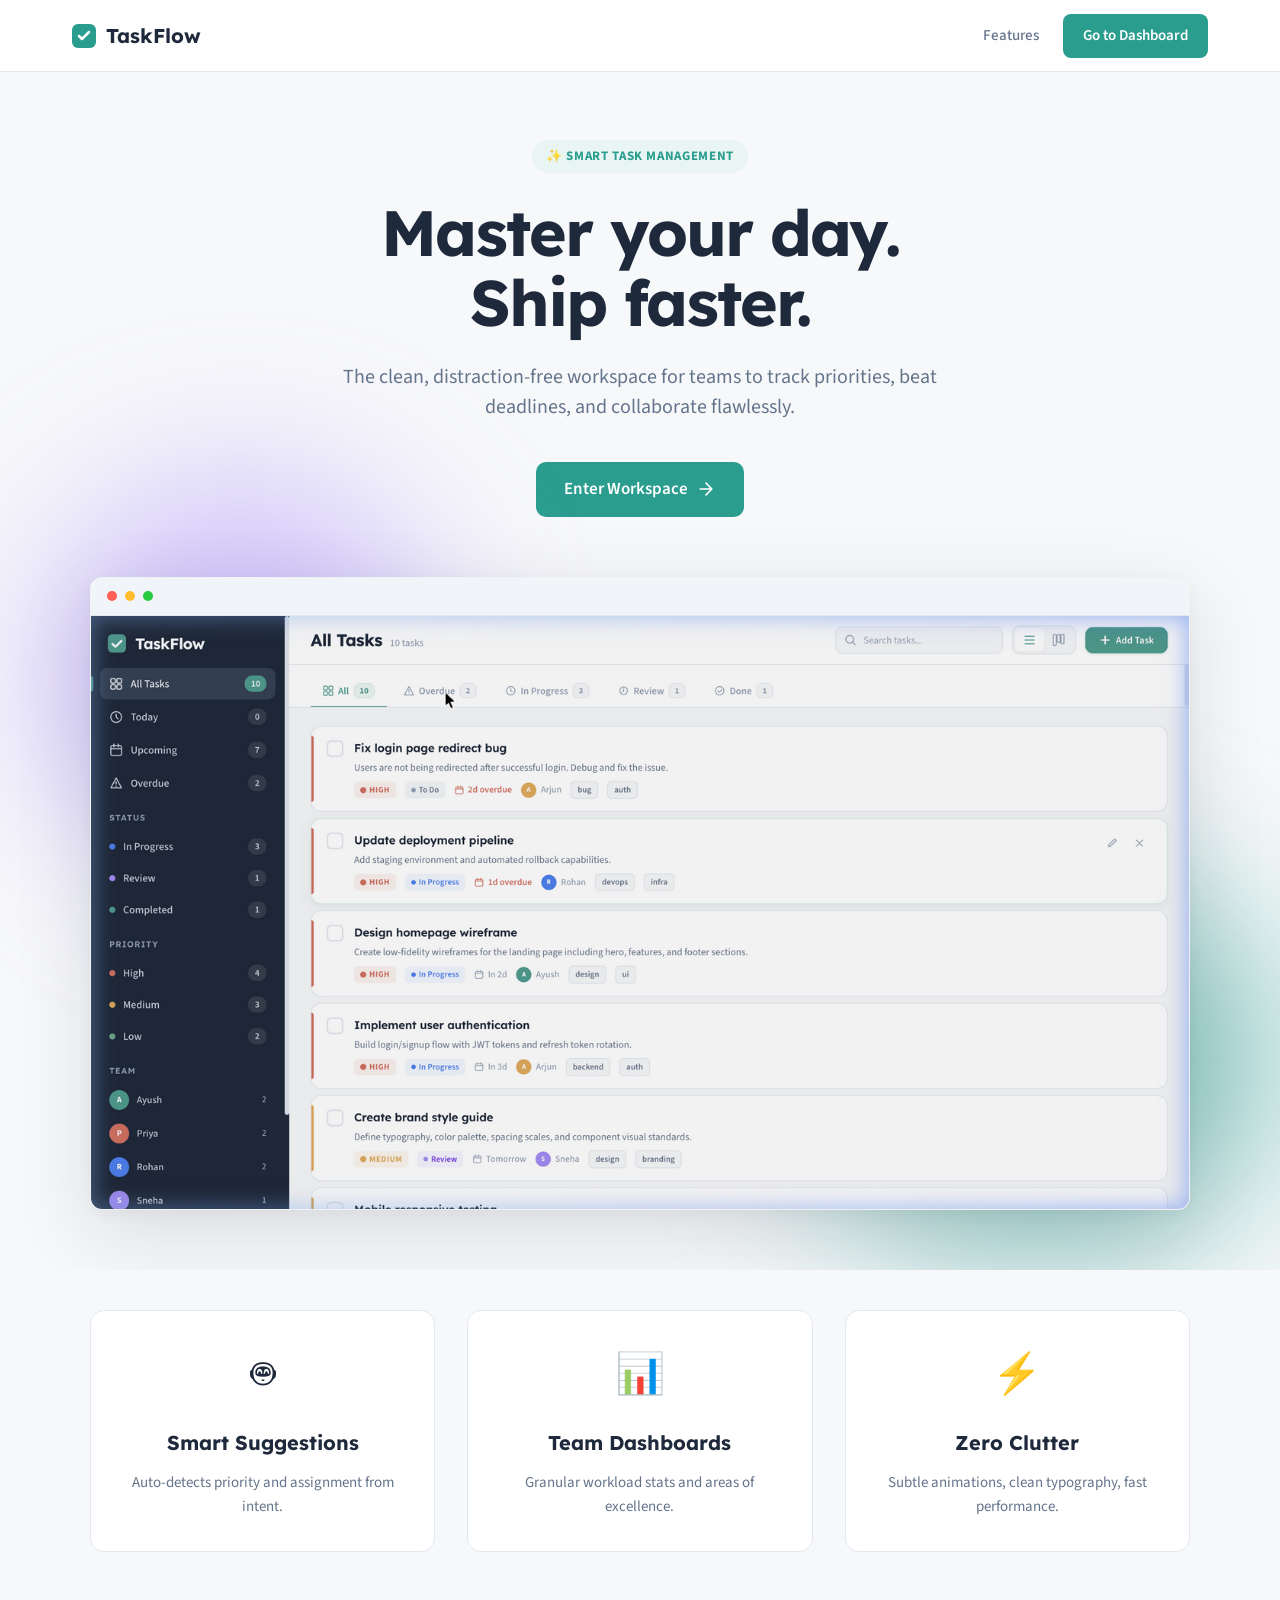
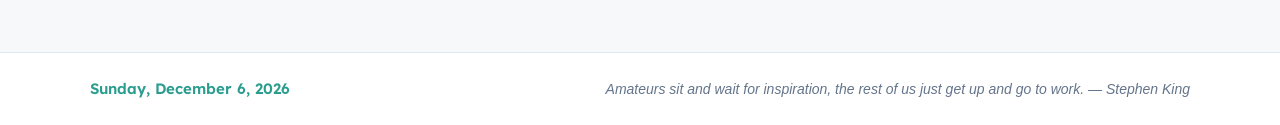
==== commit 20b85180: "feat: Add dynamic footer with date and motivational quote to landing page" ====
--- a/index.html
+++ b/index.html
@@ -84,5 +84,33 @@
     </div>
   </section>
 
+  <!-- Footer with Date & Motivational Quote -->
+  <footer class="site-footer">
+    <div class="footer-container">
+      <div class="footer-date" id="footerDate"></div>
+      <div class="footer-quote" id="footerQuote"></div>
+    </div>
+  </footer>
+
+  <script>
+    // Motivational Quotes
+    const quotes = [
+      "The secret of getting ahead is getting started. — Mark Twain",
+      "It always seems impossible until it's done. — Nelson Mandela",
+      "Don't watch the clock; do what it does. Keep going. — Sam Levenson",
+      "Quality is not an act, it is a habit. — Aristotle",
+      "Focus on being productive instead of busy. — Tim Ferriss",
+      "Amateurs sit and wait for inspiration, the rest of us just get up and go to work. — Stephen King"
+    ];
+
+    // Set Random Quote
+    const randomQuote = quotes[Math.floor(Math.random() * quotes.length)];
+    document.getElementById('footerQuote').textContent = randomQuote;
+
+    // Set Current Day & Date
+    const today = new Date();
+    const options = { weekday: 'long', year: 'numeric', month: 'long', day: 'numeric' };
+    document.getElementById('footerDate').textContent = today.toLocaleDateString('en-US', options);
+  </script>
 </body>
 </html>
--- a/landing.css
+++ b/landing.css
@@ -306,3 +306,42 @@
     display: none;
   }
 }
+
+/* ─── FOOTER ─── */
+.site-footer {
+  background: var(--surface);
+  border-top: 1px solid var(--border);
+  padding: 24px 32px;
+  text-align: center;
+}
+
+.footer-container {
+  max-width: 1100px;
+  margin: 0 auto;
+  display: flex;
+  flex-direction: column;
+  align-items: center;
+  gap: 8px;
+}
+
+@media (min-width: 768px) {
+  .footer-container {
+    flex-direction: row;
+    justify-content: space-between;
+    text-align: left;
+  }
+}
+
+.footer-date {
+  font-weight: 600;
+  color: var(--accent);
+  font-size: 0.9375rem;
+  font-family: var(--font-heading);
+}
+
+.footer-quote {
+  color: var(--text-secondary);
+  font-size: 0.875rem;
+  font-style: italic;
+  max-width: 600px;
+}
